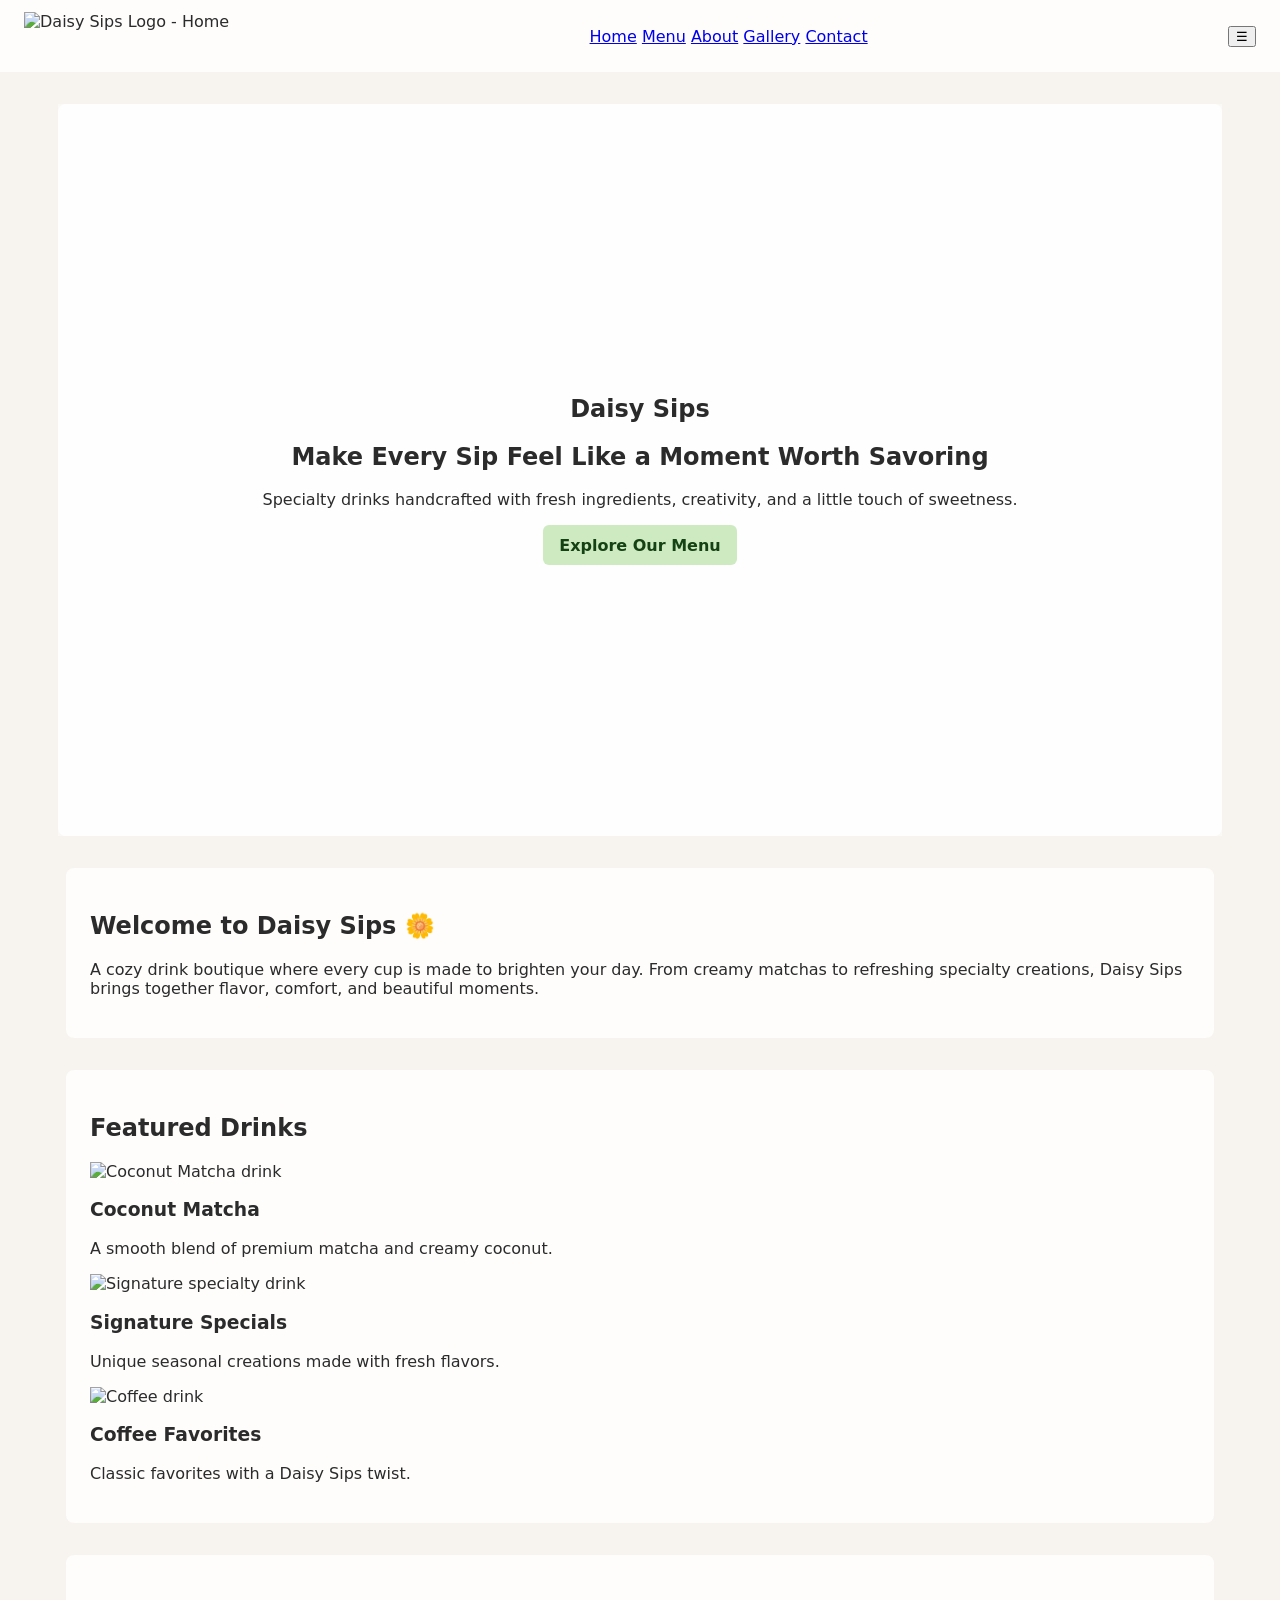
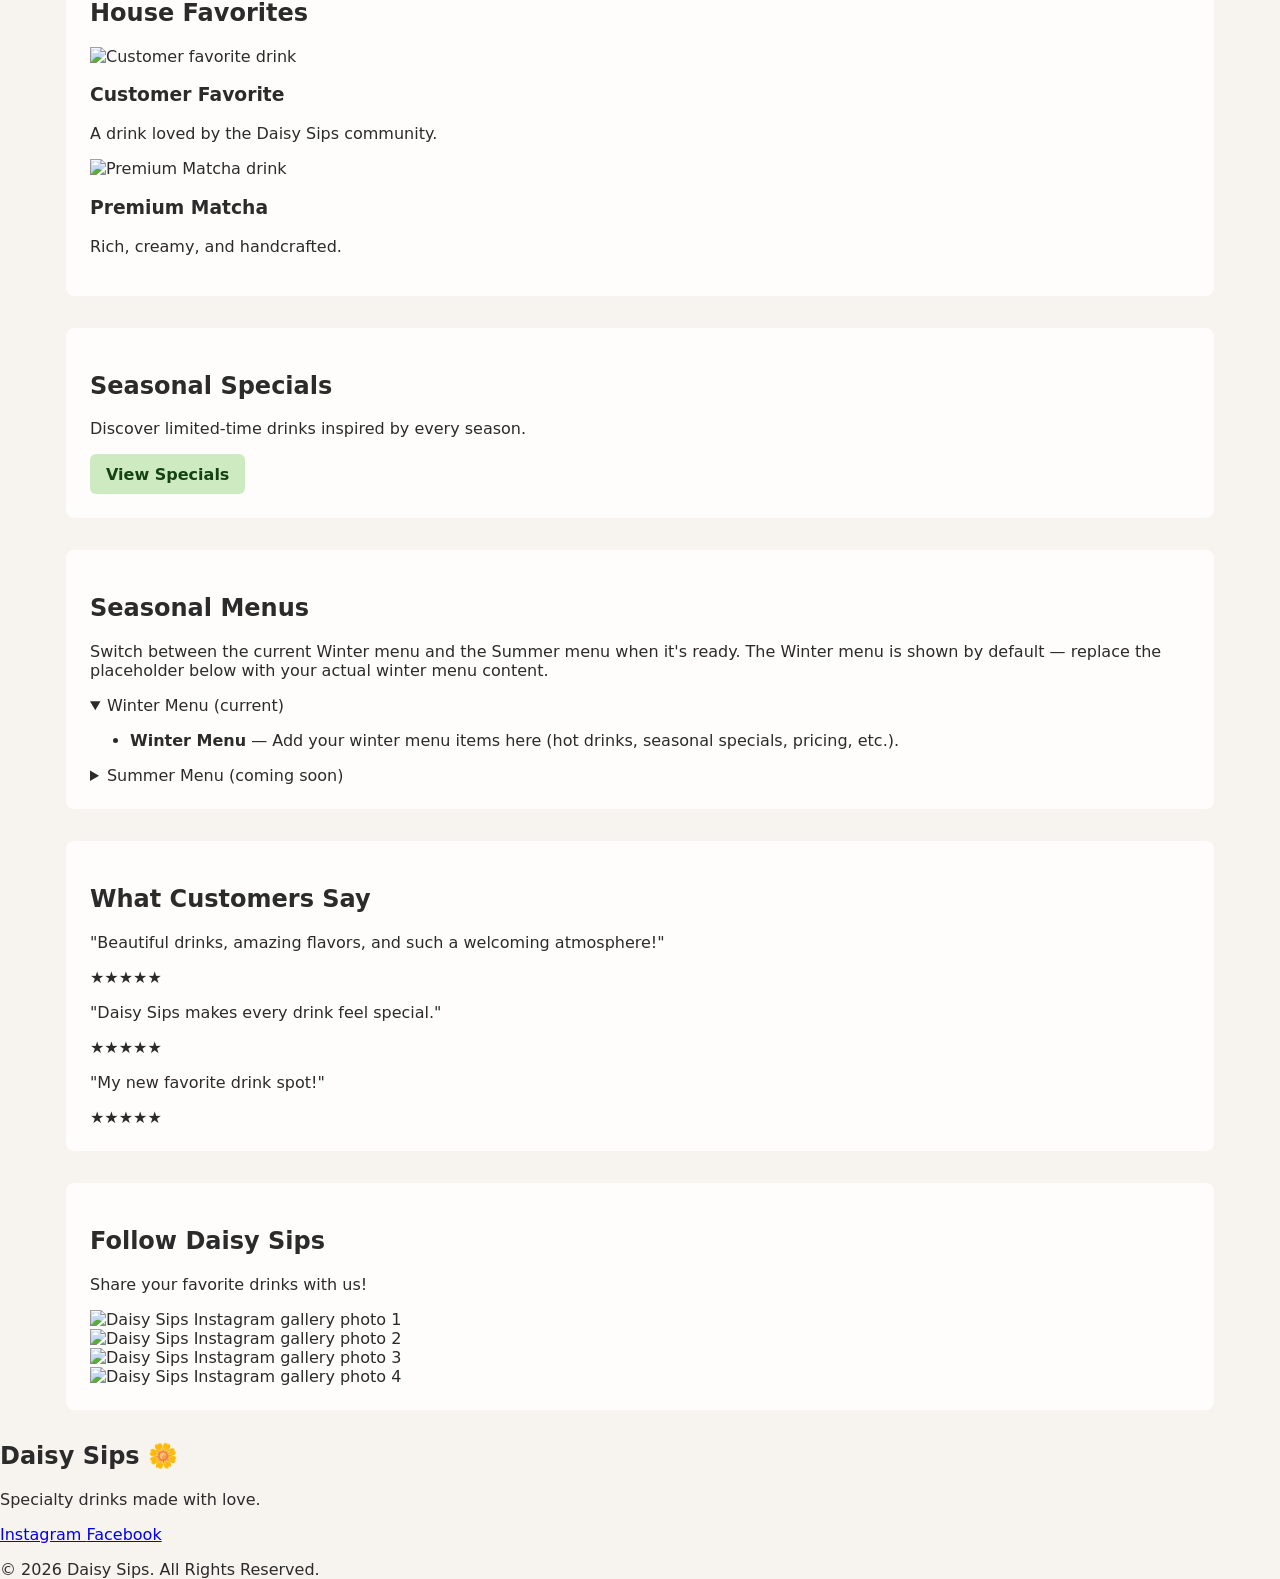
==== index.html @ 619b06e9 "Add seasonal menus section with Winter and placeholder for Summer" ====
<!DOCTYPE html>
<html lang="en">
<head>
    <meta charset="UTF-8">
    <meta name="viewport" content="width=device-width, initial-scale=1.0">
    <meta name="description" content="Daisy Sips - Specialty drinks crafted to make every sip feel like a moment worth savoring.">
    <title>Daisy Sips | Specialty Drinks</title>

    <link rel="stylesheet" href="css/style.css">
</head>

<body>

<!-- Navigation -->
<header class="navbar" role="banner">
    <div class="logo">
        <img src="images/logo.png" alt="Daisy Sips Logo - Home">
    </div>

    <nav aria-label="Main navigation">
        <a href="index.html" aria-current="page">Home</a>
        <a href="menu.html">Menu</a>
        <a href="about.html">About</a>
        <a href="gallery.html">Gallery</a>
        <a href="contact.html">Contact</a>
    </nav>

    <button class="menu-toggle" aria-label="Toggle navigation menu" aria-expanded="false" aria-controls="main-nav">
        ☰
    </button>
</header>


<!-- Hero Section -->
<section class="hero" aria-label="Welcome banner">

    <div class="hero-overlay" aria-hidden="true"></div>

    <div class="hero-content">

        <h1>
            Daisy Sips
        </h1>

        <h2>
            Make Every Sip Feel Like a Moment Worth Savoring
        </h2>

        <p>
            Specialty drinks handcrafted with fresh ingredients,
            creativity, and a little touch of sweetness.
        </p>

        <a href="menu.html" class="button">
            Explore Our Menu
        </a>

    </div>

</section>



<!-- Welcome Section -->
<section class="welcome" aria-label="Welcome to Daisy Sips">

    <h2>
        Welcome to Daisy Sips 🌼
    </h2>

    <p>
        A cozy drink boutique where every cup is made to brighten your day.
        From creamy matchas to refreshing specialty creations,
        Daisy Sips brings together flavor, comfort, and beautiful moments.
    </p>

</section>



<!-- Featured Drinks -->

<section class="featured" aria-label="Featured drinks">

<h2>
Featured Drinks
</h2>


<div class="drink-grid" role="list">


<article class="drink-card" role="listitem">

<img src="images/drinks/coconut-matcha.jpg" alt="Coconut Matcha drink">

<h3>
Coconut Matcha
</h3>

<p>
A smooth blend of premium matcha and creamy coconut.
</p>

</article>



<article class="drink-card" role="listitem">

<img src="images/drinks/specialty.jpg" alt="Signature specialty drink">

<h3>
Signature Specials
</h3>

<p>
Unique seasonal creations made with fresh flavors.
</p>

</article>



<article class="drink-card" role="listitem">

<img src="images/drinks/coffee.jpg" alt="Coffee drink">

<h3>
Coffee Favorites
</h3>

<p>
Classic favorites with a Daisy Sips twist.
</p>

</article>


</div>

</section>




<!-- House Favorites -->

<section class="favorites" aria-label="House favorites">

<h2>
House Favorites
</h2>


<div class="favorite-container" role="list">


<article class="favorite-card" role="listitem">

<img src="images/drinks/favorite.jpg" alt="Customer favorite drink">

<h3>
Customer Favorite
</h3>

<p>
A drink loved by the Daisy Sips community.
</p>

</article>



<article class="favorite-card" role="listitem">

<img src="images/drinks/matcha.jpg" alt="Premium Matcha drink">

<h3>
Premium Matcha
</h3>

<p>
Rich, creamy, and handcrafted.
</p>

</article>



</div>

</section>




<!-- Seasonal Specials -->

<section class="seasonal" aria-label="Seasonal specials">

<h2>
Seasonal Specials
</h2>


<p>
Discover limited-time drinks inspired by every season.
</p>


<a href="menu.html" class="button">
View Specials
</a>

</section>



<!-- Seasonal Menus -->
<section class="menus" aria-label="Seasonal menus">
  <h2>
    Seasonal Menus
  </h2>
  <p>
    Switch between the current Winter menu and the Summer menu when it's ready. The Winter menu is shown by default — replace the placeholder below with your actual winter menu content.
  </p>

  <div class="menu-list">
    <details open>
      <summary>Winter Menu (current)</summary>
      <div class="menu-items">
        <!-- Replace the content below with your Winter menu items. You can paste your winter menu HTML here or keep it as a list. -->
        <ul>
          <li><strong>Winter Menu</strong> — Add your winter menu items here (hot drinks, seasonal specials, pricing, etc.).</li>
        </ul>
      </div>
    </details>

    <details>
      <summary>Summer Menu (coming soon)</summary>
      <div class="menu-items">
        <p>Summer menu placeholder — add your summer items here when they're ready. This section is intentionally left empty so you can fill it in later.</p>
      </div>
    </details>
  </div>
</section>



<!-- Testimonials -->

<section class="reviews" aria-label="Customer testimonials">

<h2>
What Customers Say
</h2>


<div class="review-grid" role="list">


<article class="review" role="listitem">

<p>
"Beautiful drinks, amazing flavors, and such a welcoming atmosphere!"
</p>

<span aria-label="5 out of 5 stars">
★★★★★
</span>

</article>



<article class="review" role="listitem">

<p>
"Daisy Sips makes every drink feel special."
</p>

<span aria-label="5 out of 5 stars">
★★★★★
</span>

</article>



<article class="review" role="listitem">

<p>
"My new favorite drink spot!"
</p>

<span aria-label="5 out of 5 stars">
★★★★★
</span>

</article>


</div>


</section>




<!-- Instagram -->

<section class="instagram" aria-label="Daisy Sips gallery on Instagram">

<h2>
Follow Daisy Sips
</h2>

<p>
Share your favorite drinks with us!
</p>


<div class="instagram-grid" role="list">

<img src="images/gallery/photo1.jpg" alt="Daisy Sips Instagram gallery photo 1" role="listitem">

<img src="images/gallery/photo2.jpg" alt="Daisy Sips Instagram gallery photo 2" role="listitem">

<img src="images/gallery/photo3.jpg" alt="Daisy Sips Instagram gallery photo 3" role="listitem">

<img src="images/gallery/photo4.jpg" alt="Daisy Sips Instagram gallery photo 4" role="listitem">


</div>


</section>




<!-- Footer -->

<footer role="contentinfo">

<h2>
Daisy Sips 🌼
</h2>

<p>
Specialty drinks made with love.
</p>


<nav aria-label="Social media links">
    <div class="socials">

        <a href="#" aria-label="Visit Daisy Sips on Instagram">
            Instagram
        </a>

        <a href="#" aria-label="Visit Daisy Sips on Facebook">
            Facebook
        </a>

    </div>
</nav>

<p>
© 2026 Daisy Sips. All Rights Reserved.
</p>


</footer>




<script src="js/script.js"></script>

</body>
</html>
---- css/style.css ----
/* Full-screen background image for Daisy Sips (Option C)
   Place your image at: images/background.jpg
   If you want me to add the image file as well, tell me and I'll commit it.
*/

html, body {
  height: 100%;
  margin: 0;
}

body {
  /* Uses a local repo image at images/background.jpg */
  background-image: url('../images/background.jpg');
  background-size: cover;
  background-position: center;
  background-repeat: no-repeat;
  background-attachment: fixed;

  /* Fallback color while image loads */
  background-color: #f7f3ee;

  color: #2b2b2b; /* dark text for contrast on your light background */
  font-family: system-ui, -apple-system, "Segoe UI", Roboto, "Helvetica Neue", Arial;
}

/* Ensure the hero section content sits above the background and remains readable */
.hero {
  position: relative;
  z-index: 1;
  padding: 6rem 2rem;
  min-height: 60vh;
  display: flex;
  align-items: center;
  justify-content: center;
}

/* Optional subtle overlay inside hero to improve text contrast */
.hero::before {
  content: "";
  position: absolute;
  inset: 0;
  background: rgba(255,255,255,0.45); /* lightened overlay to match the pastel image */
  pointer-events: none;
  z-index: 0;
}

.hero .hero-content {
  position: relative;
  z-index: 2;
  text-align: center;
}

/* Make sure header/navigation stands out */
header.navbar {
  position: relative;
  z-index: 3;
  background: rgba(255,255,255,0.8);
  backdrop-filter: blur(4px);
  display: flex;
  align-items: center;
  justify-content: space-between;
  padding: 0.75rem 1.5rem;
}

header.navbar .logo img {
  height: 48px;
}

/* Buttons and links */
.button {
  display: inline-block;
  padding: 0.65rem 1rem;
  background: #cdeac0; /* soft green */
  color: #154214;
  border-radius: 6px;
  text-decoration: none;
  font-weight: 600;
}

/* Improve readability in content sections */
section {
  background: rgba(255,255,255,0.85);
  margin: 2rem auto;
  max-width: 1100px;
  padding: 1.5rem;
  border-radius: 8px;
}

/* Make images in grids responsive */
img {
  max-width: 100%;
  height: auto;
  display: block;
}
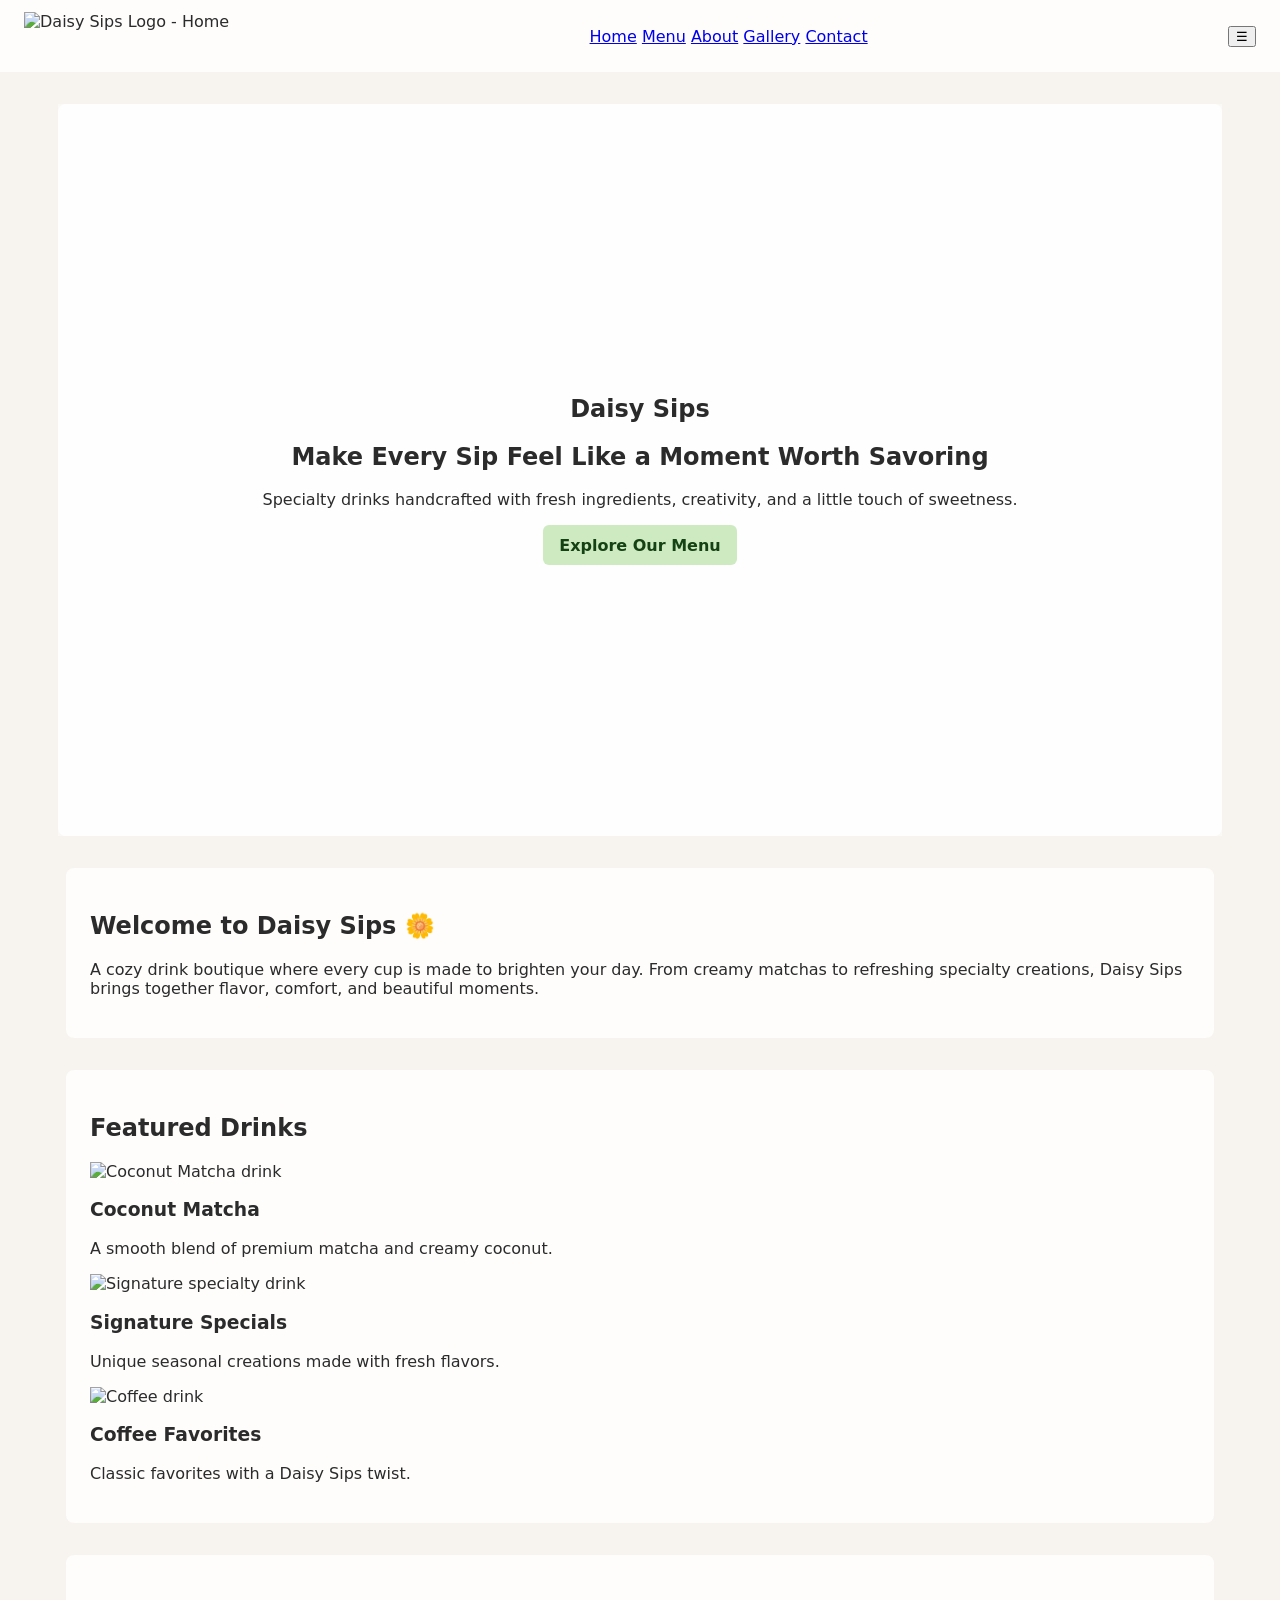
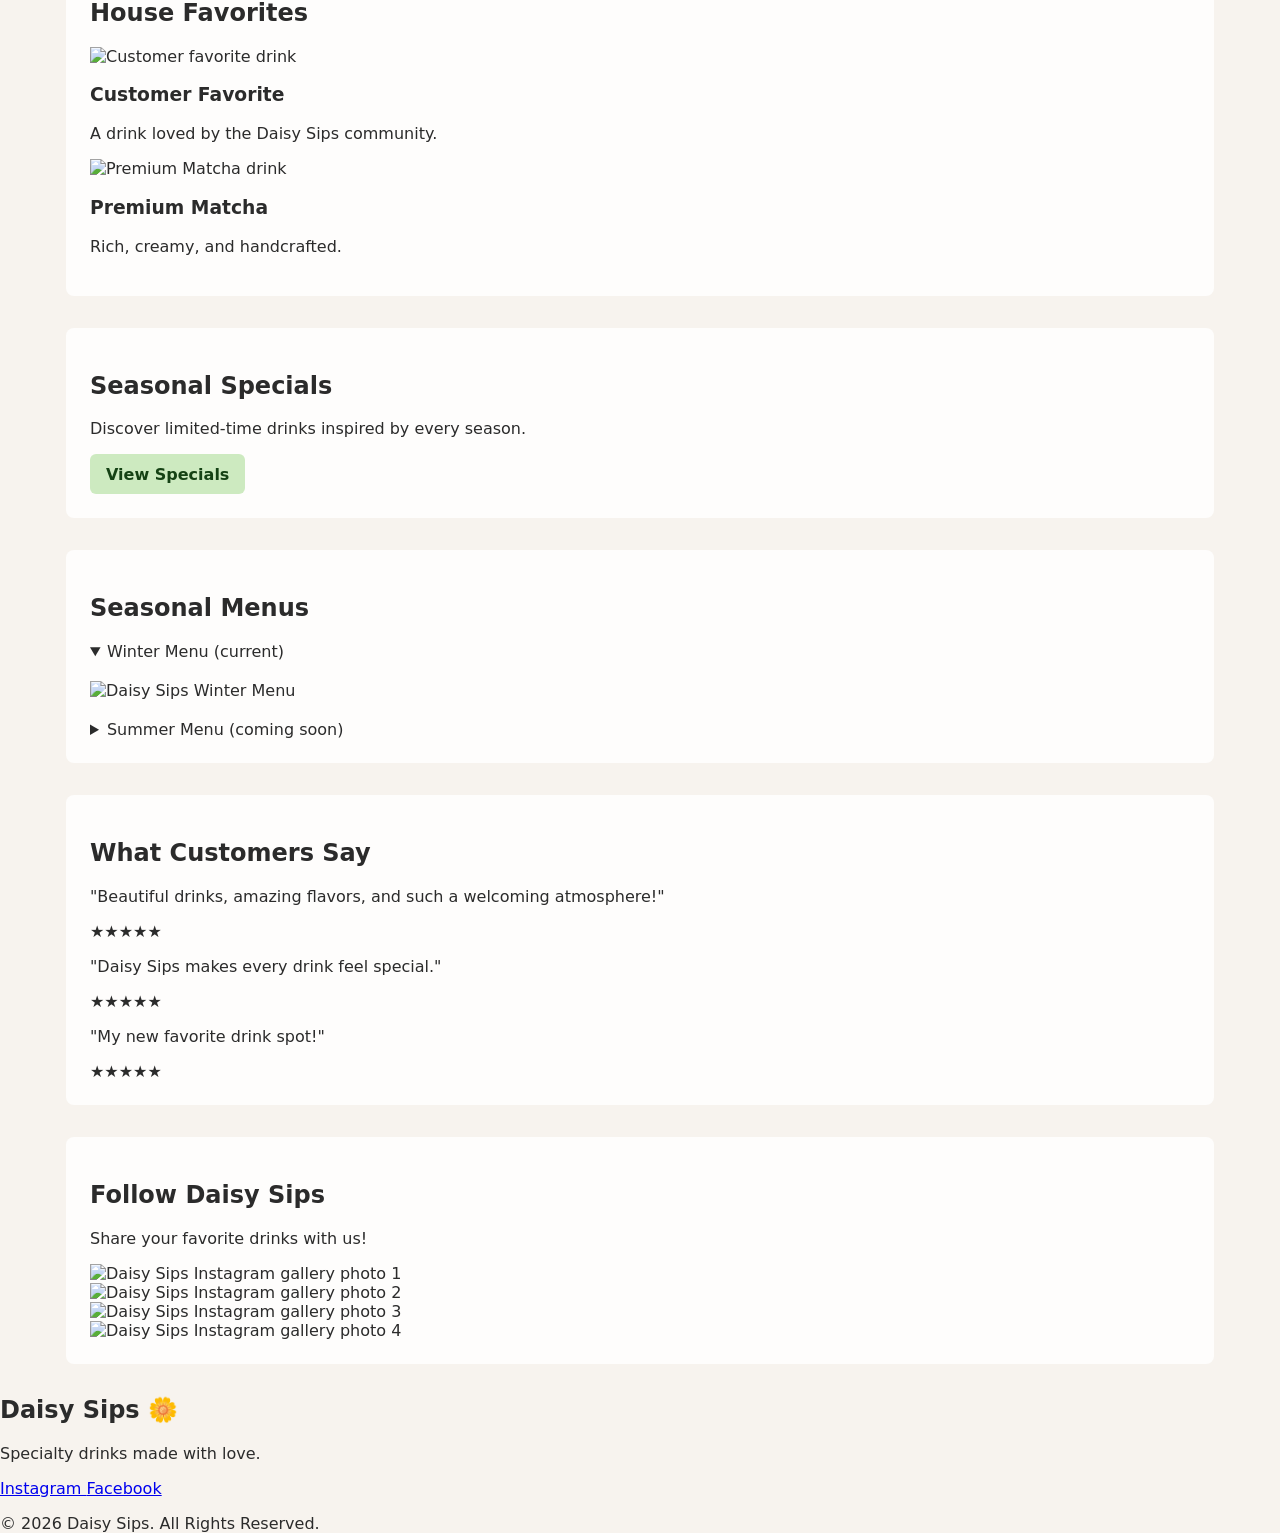
==== commit b04d841a: "Add winter menu image and summer menu placeholder to seasonal menus section" ====
--- a/index.html
+++ b/index.html
@@ -222,25 +222,20 @@
   <h2>
     Seasonal Menus
   </h2>
-  <p>
-    Switch between the current Winter menu and the Summer menu when it's ready. The Winter menu is shown by default — replace the placeholder below with your actual winter menu content.
-  </p>
 
   <div class="menu-list">
     <details open>
       <summary>Winter Menu (current)</summary>
       <div class="menu-items">
-        <!-- Replace the content below with your Winter menu items. You can paste your winter menu HTML here or keep it as a list. -->
-        <ul>
-          <li><strong>Winter Menu</strong> — Add your winter menu items here (hot drinks, seasonal specials, pricing, etc.).</li>
-        </ul>
+        <img src="images/menus/winter-menu.jpg" alt="Daisy Sips Winter Menu" style="max-width: 100%; height: auto; margin: 20px 0;">
       </div>
     </details>
 
     <details>
       <summary>Summer Menu (coming soon)</summary>
       <div class="menu-items">
-        <p>Summer menu placeholder — add your summer items here when they're ready. This section is intentionally left empty so you can fill it in later.</p>
+        <p>Summer menu placeholder — add your summer menu image here when it's ready. Replace the placeholder below with your summer menu image.</p>
+        <img src="images/menus/summer-menu.jpg" alt="Daisy Sips Summer Menu (coming soon)" style="max-width: 100%; height: auto; margin: 20px 0; opacity: 0.5;">
       </div>
     </details>
   </div>
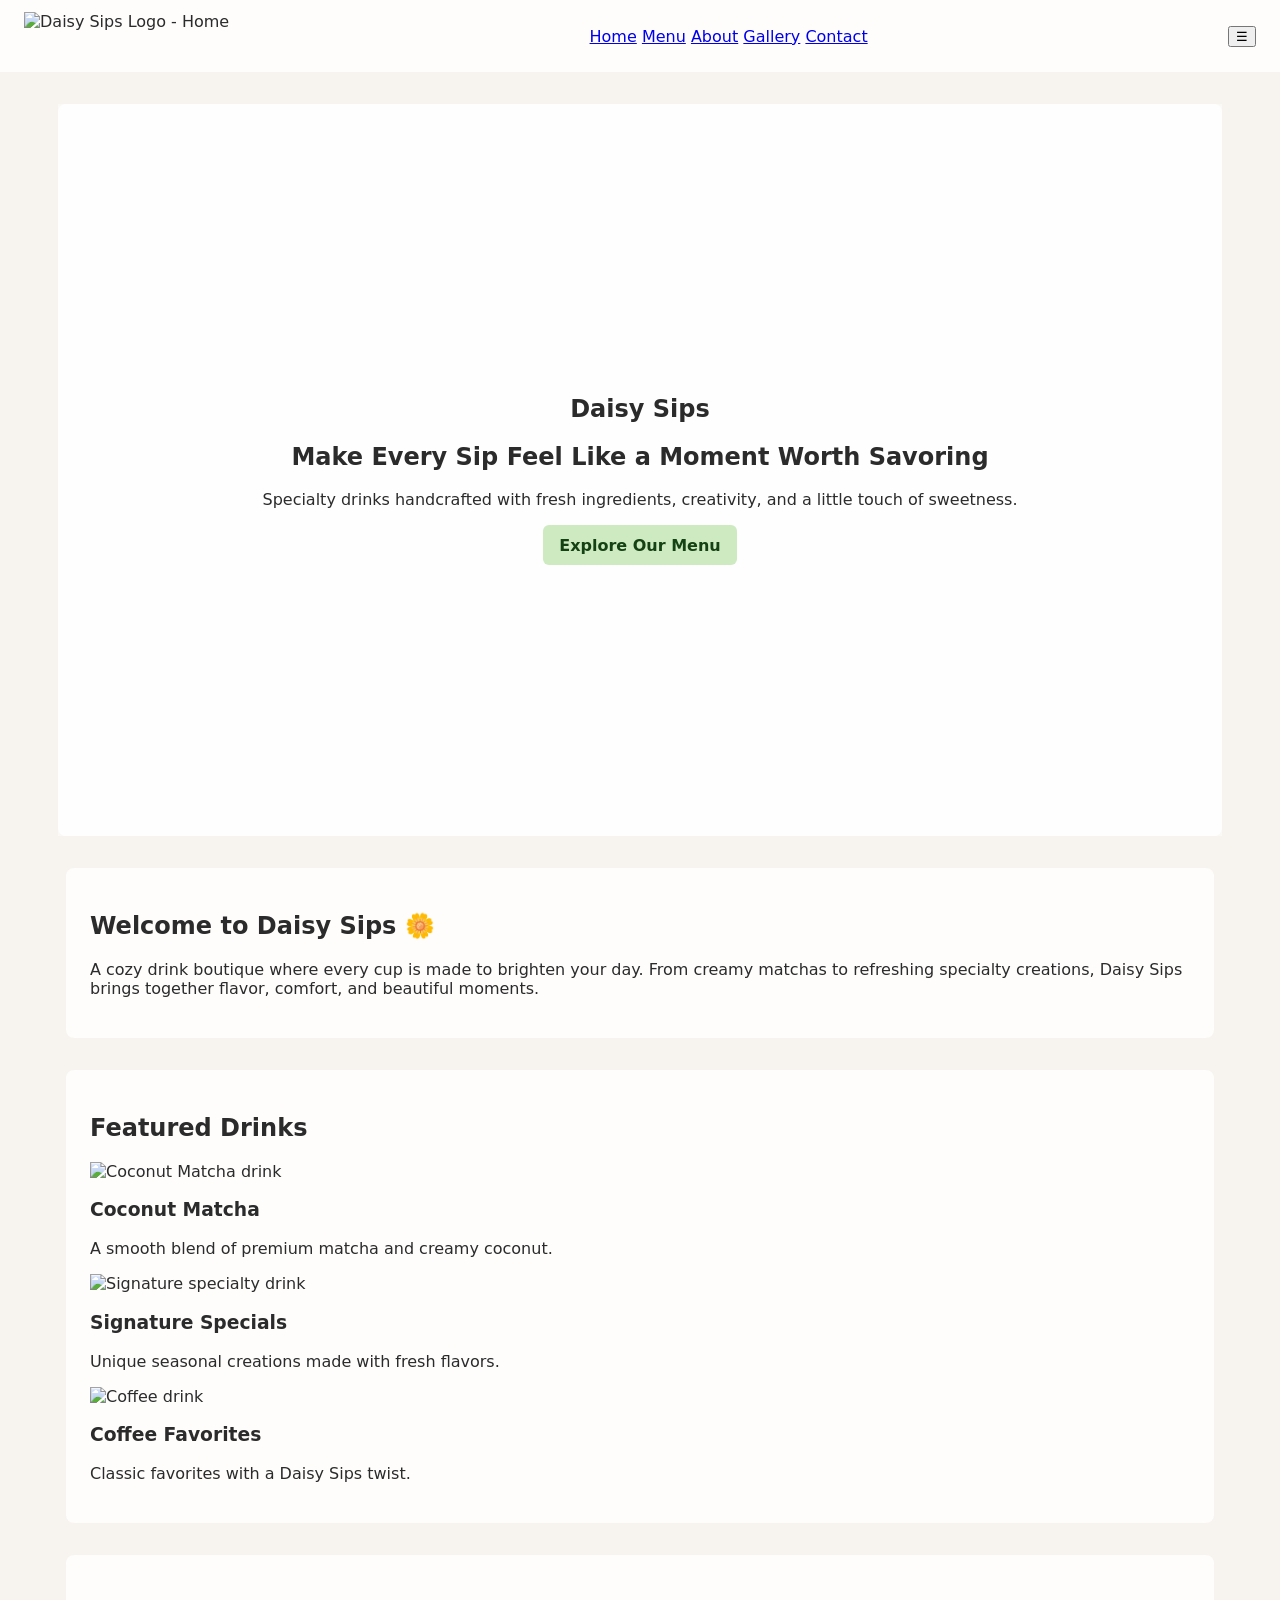
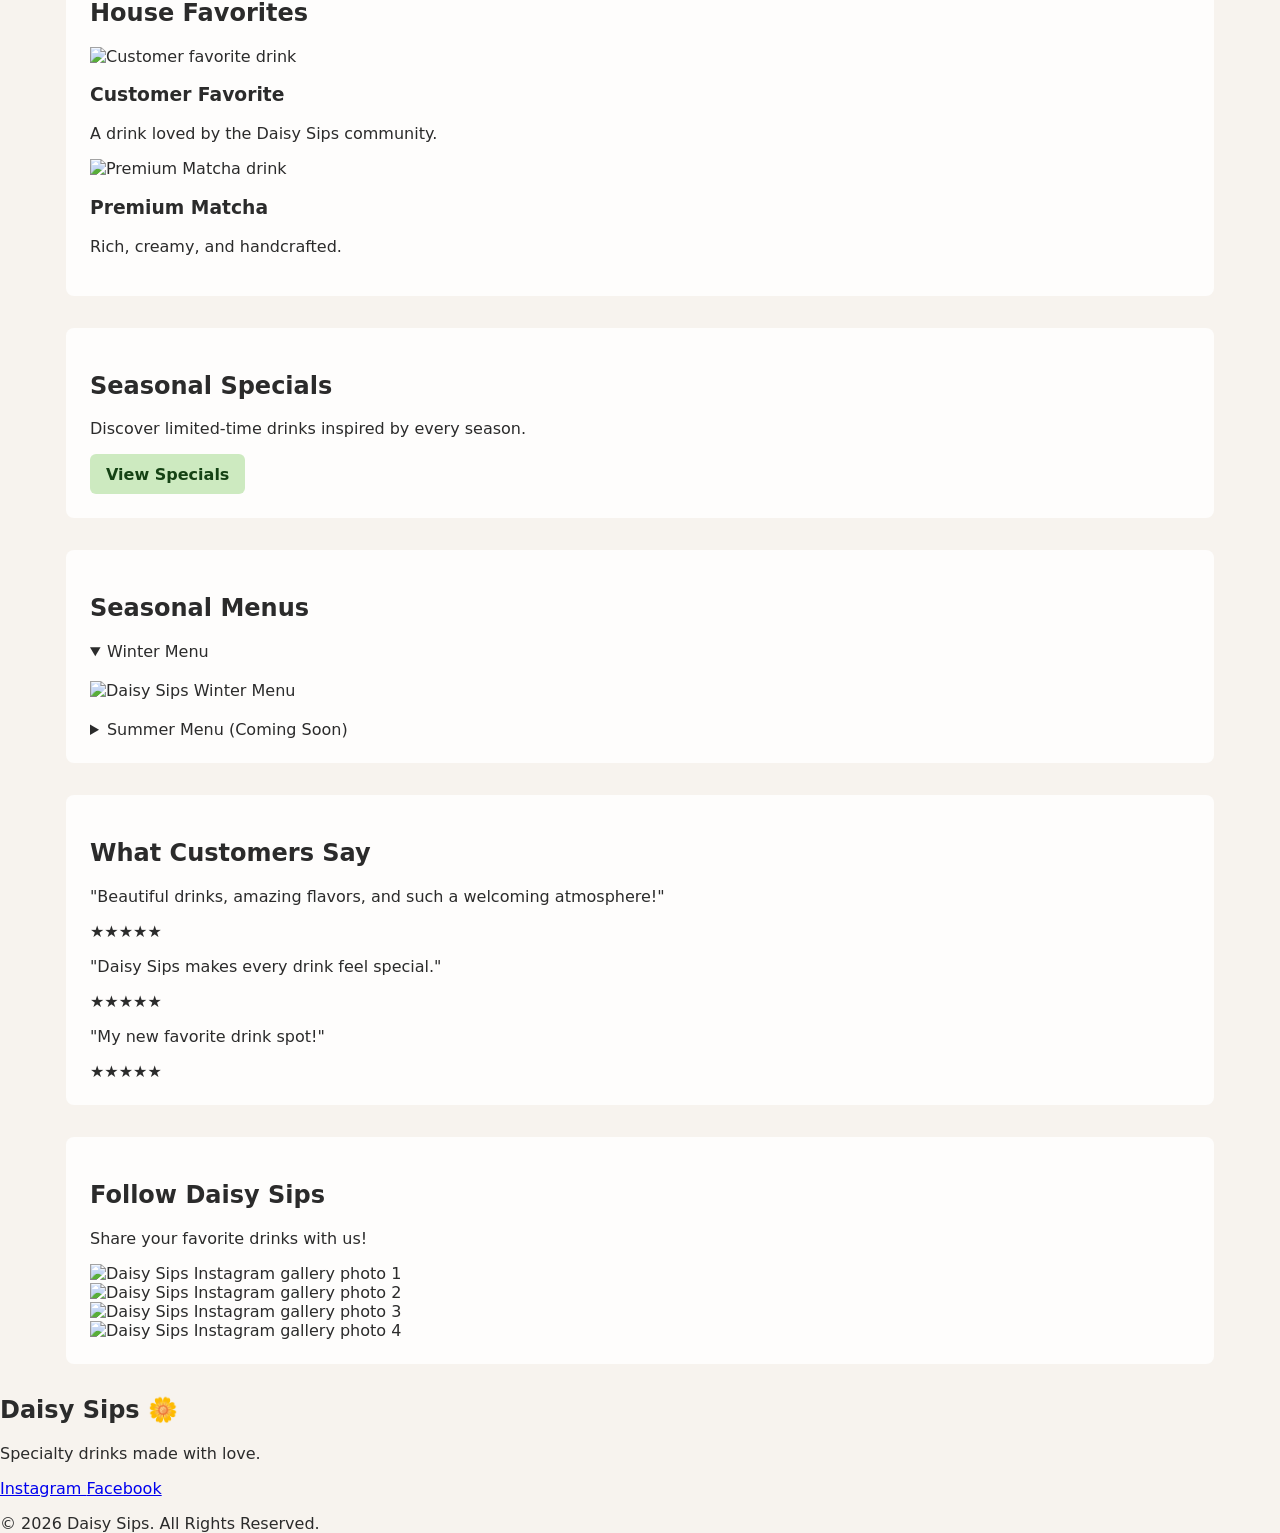
==== commit 8bdfb7f6: "Update seasonal menus section with winter menu and summer placeholder" ====
--- a/index.html
+++ b/index.html
@@ -225,17 +225,19 @@
 
   <div class="menu-list">
     <details open>
-      <summary>Winter Menu (current)</summary>
+      <summary>Winter Menu</summary>
       <div class="menu-items">
         <img src="images/menus/winter-menu.jpg" alt="Daisy Sips Winter Menu" style="max-width: 100%; height: auto; margin: 20px 0;">
       </div>
     </details>
 
     <details>
-      <summary>Summer Menu (coming soon)</summary>
+      <summary>Summer Menu (Coming Soon)</summary>
       <div class="menu-items">
-        <p>Summer menu placeholder — add your summer menu image here when it's ready. Replace the placeholder below with your summer menu image.</p>
-        <img src="images/menus/summer-menu.jpg" alt="Daisy Sips Summer Menu (coming soon)" style="max-width: 100%; height: auto; margin: 20px 0; opacity: 0.5;">
+        <p>Summer menu coming soon! Check back for our delicious summer drink specials.</p>
+        <div class="placeholder-menu" style="max-width: 100%; height: 400px; background: linear-gradient(135deg, #FFD4E5 0%, #FFF4E6 100%); border: 2px dashed #E74C9F; border-radius: 8px; display: flex; align-items: center; justify-content: center; color: #666; font-style: italic; margin: 20px 0;">
+          Summer Menu Image - To be added
+        </div>
       </div>
     </details>
   </div>
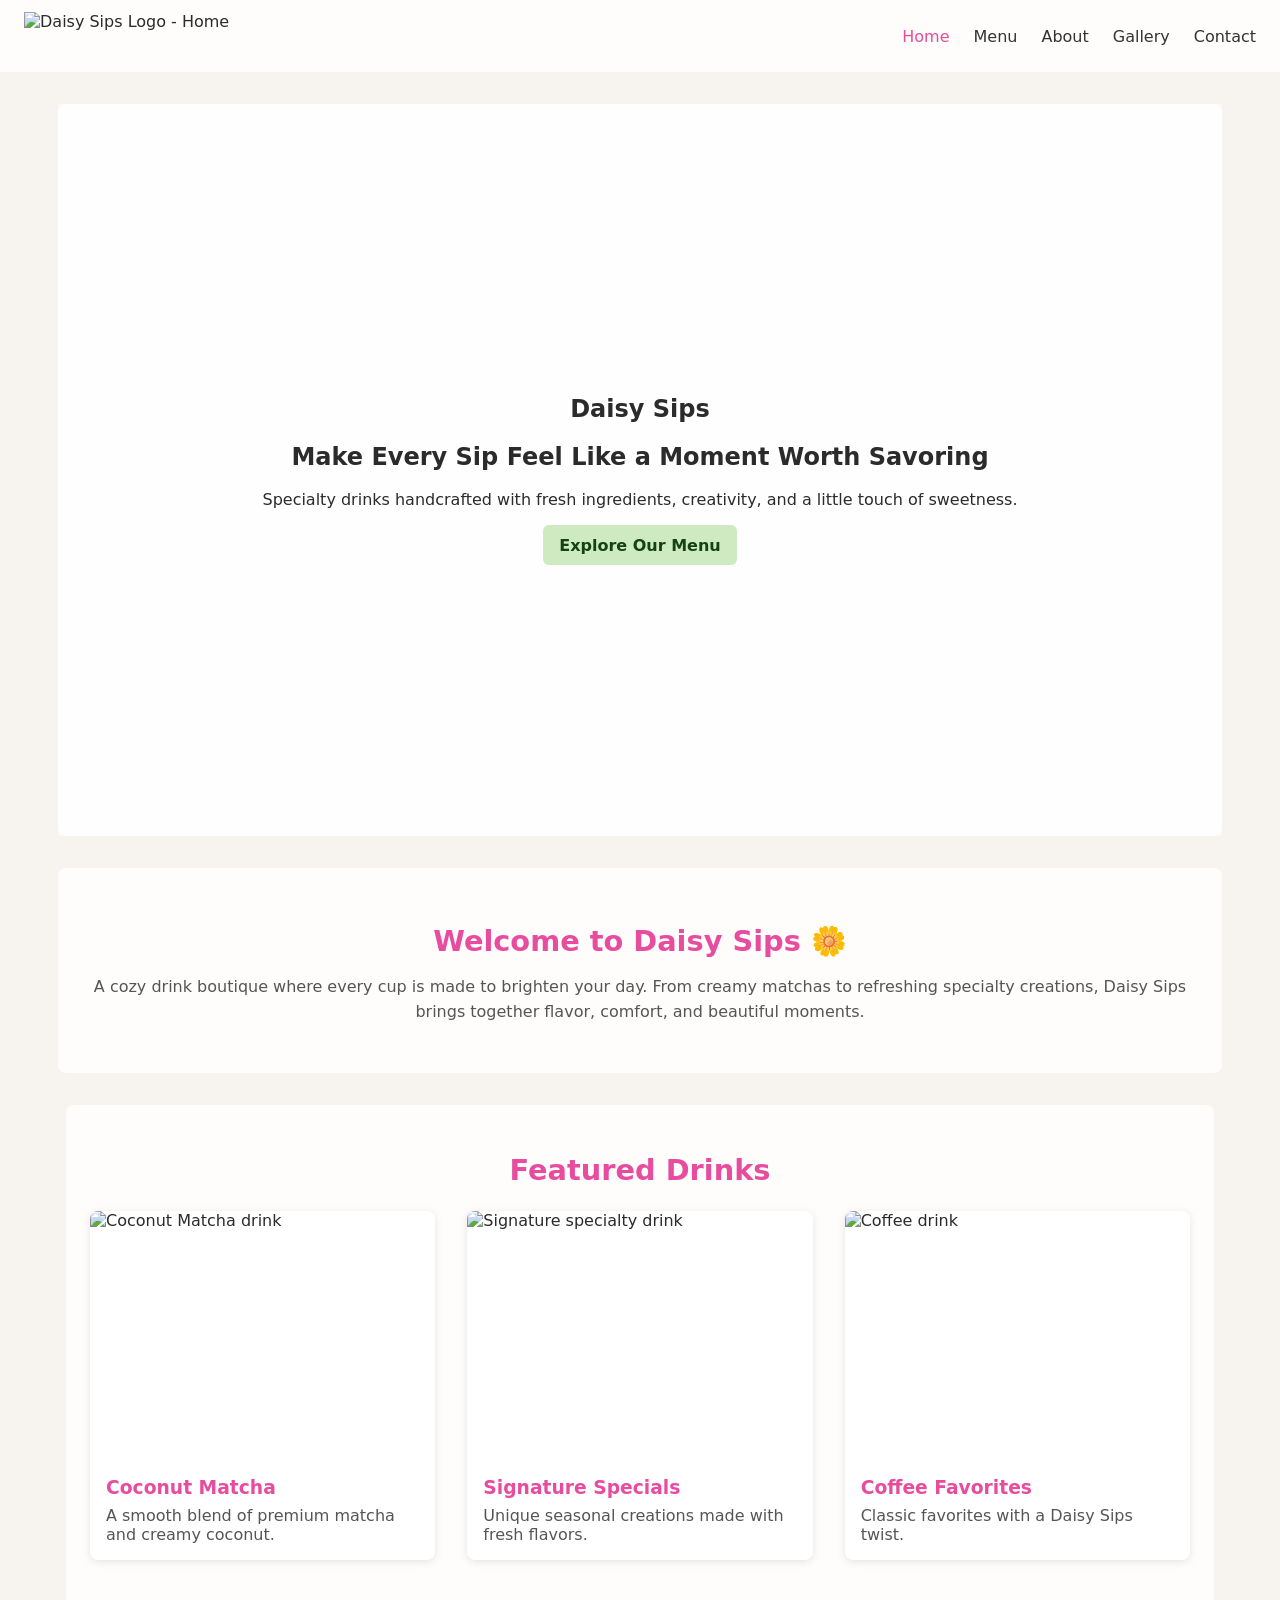
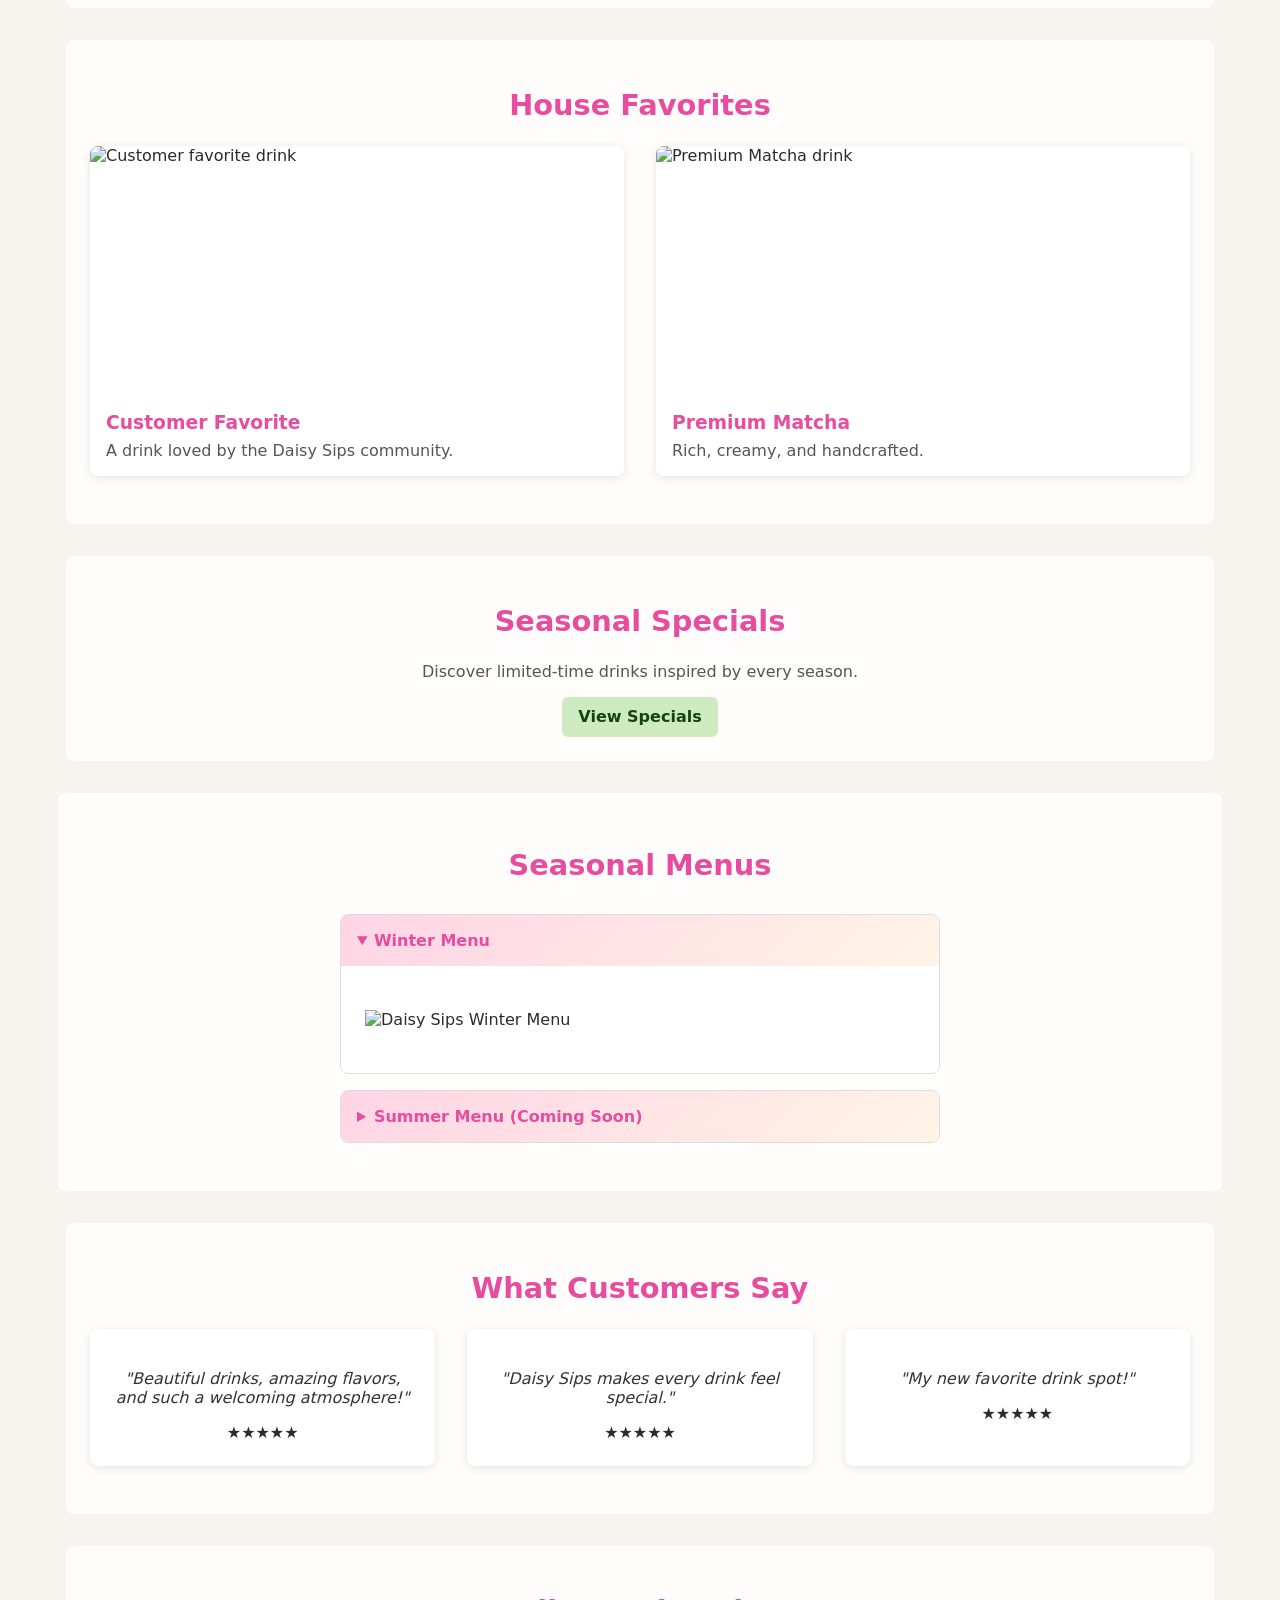
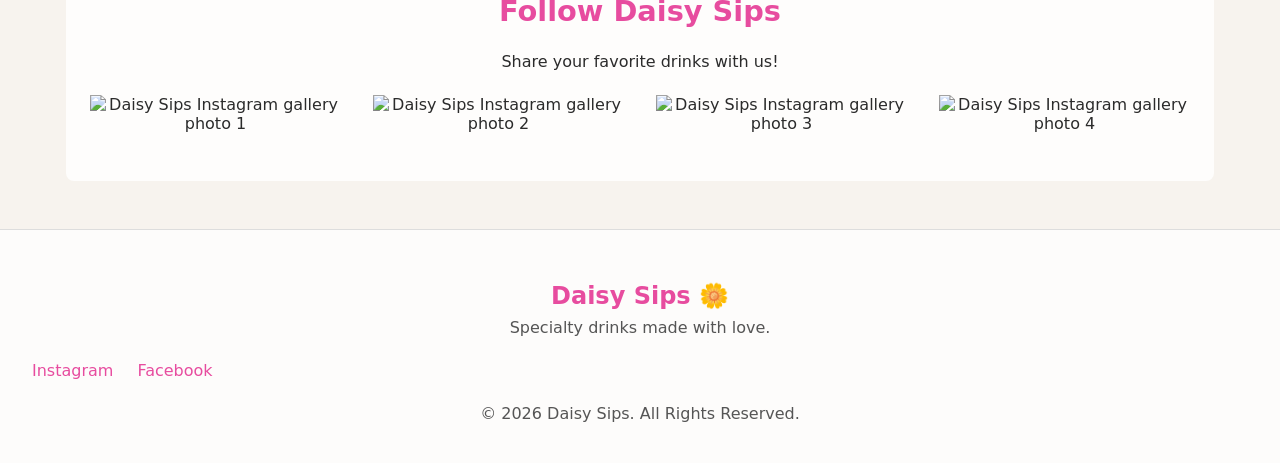
==== commit 76807898: "Fix truncated CSS in Summer Menu section and update menu image reference" ====
--- a/index.html
+++ b/index.html
@@ -227,7 +227,7 @@
     <details open>
       <summary>Winter Menu</summary>
       <div class="menu-items">
-        <img src="images/menus/winter-menu.jpg" alt="Daisy Sips Winter Menu" style="max-width: 100%; height: auto; margin: 20px 0;">
+        <img src="images/menus/daisy-sips-menu.jpg" alt="Daisy Sips Winter Menu" style="max-width: 100%; height: auto; margin: 20px 0;">
       </div>
     </details>
 
@@ -235,7 +235,7 @@
       <summary>Summer Menu (Coming Soon)</summary>
       <div class="menu-items">
         <p>Summer menu coming soon! Check back for our delicious summer drink specials.</p>
-        <div class="placeholder-menu" style="max-width: 100%; height: 400px; background: linear-gradient(135deg, #FFD4E5 0%, #FFF4E6 100%); border: 2px dashed #E74C9F; border-radius: 8px; display: flex; align-items: center; justify-content: center; color: #666; font-style: italic; margin: 20px 0;">
+        <div class="placeholder-menu" style="max-width: 100%; height: 400px; background: linear-gradient(135deg, #FFD4E5 0%, #FFF4E6 100%); border: 2px dashed #E74C9F; border-radius: 8px; display: flex; align-items: center; justify-content: center;">
           Summer Menu Image - To be added
         </div>
       </div>
--- a/css/style.css
+++ b/css/style.css
@@ -92,3 +92,319 @@
   height: auto;
   display: block;
 }
+
+/* Menu Content Styles */
+.menu-content {
+  background: rgba(255,255,255,0.9);
+  padding: 2rem;
+}
+
+.menu-section {
+  margin-bottom: 3rem;
+}
+
+.menu-section h2 {
+  font-size: 1.8rem;
+  color: #E74C9F;
+  margin-bottom: 1.5rem;
+  text-align: center;
+}
+
+.menu-items-grid {
+  display: grid;
+  grid-template-columns: repeat(auto-fit, minmax(280px, 1fr));
+  gap: 2rem;
+  margin-bottom: 2rem;
+}
+
+.menu-item {
+  background: #fff;
+  padding: 1.5rem;
+  border-radius: 8px;
+  border-left: 4px solid #E74C9F;
+  box-shadow: 0 2px 8px rgba(0,0,0,0.1);
+}
+
+.menu-item h3 {
+  color: #E74C9F;
+  margin: 0 0 0.5rem 0;
+  font-size: 1.1rem;
+}
+
+.menu-item p {
+  color: #555;
+  margin: 0;
+  font-size: 0.95rem;
+  line-height: 1.5;
+}
+
+.menu-image-section {
+  text-align: center;
+  padding: 2rem;
+}
+
+.menu-image-section h2 {
+  color: #E74C9F;
+  margin-bottom: 1rem;
+}
+
+/* Featured/Drink Grid */
+.drink-grid,
+.favorite-container,
+.review-grid,
+.instagram-grid {
+  display: grid;
+  grid-template-columns: repeat(auto-fit, minmax(250px, 1fr));
+  gap: 2rem;
+  list-style: none;
+  padding: 0;
+  margin: 1.5rem 0;
+}
+
+.drink-card,
+.favorite-card,
+.review {
+  background: #fff;
+  border-radius: 8px;
+  overflow: hidden;
+  box-shadow: 0 2px 8px rgba(0,0,0,0.1);
+  transition: transform 0.2s;
+}
+
+.drink-card:hover,
+.favorite-card:hover {
+  transform: translateY(-5px);
+}
+
+.drink-card img,
+.favorite-card img {
+  width: 100%;
+  height: 250px;
+  object-fit: cover;
+}
+
+.drink-card h3,
+.favorite-card h3 {
+  padding: 1rem 1rem 0.5rem;
+  margin: 0;
+  color: #E74C9F;
+}
+
+.drink-card p,
+.favorite-card p {
+  padding: 0 1rem 1rem;
+  margin: 0;
+  color: #555;
+}
+
+.review {
+  padding: 1.5rem;
+  text-align: center;
+}
+
+.review p {
+  font-size: 1rem;
+  font-style: italic;
+  color: #333;
+  margin-bottom: 1rem;
+}
+
+/* Welcome section */
+.welcome {
+  text-align: center;
+  padding: 2rem;
+}
+
+.welcome h2 {
+  color: #E74C9F;
+  font-size: 1.8rem;
+  margin-bottom: 1rem;
+}
+
+.welcome p {
+  color: #555;
+  line-height: 1.6;
+}
+
+/* Featured section */
+.featured h2,
+.favorites h2,
+.seasonal h2,
+.reviews h2,
+.instagram h2 {
+  color: #E74C9F;
+  text-align: center;
+  margin-bottom: 1.5rem;
+  font-size: 1.8rem;
+}
+
+.seasonal,
+.instagram {
+  text-align: center;
+}
+
+.seasonal p {
+  color: #555;
+  margin-bottom: 1rem;
+}
+
+/* Menus section */
+.menus {
+  padding: 2rem;
+}
+
+.menus h2 {
+  color: #E74C9F;
+  text-align: center;
+  font-size: 1.8rem;
+  margin-bottom: 2rem;
+}
+
+.menu-list {
+  max-width: 600px;
+  margin: 0 auto;
+}
+
+.menu-list details {
+  margin-bottom: 1rem;
+  border: 1px solid #ddd;
+  border-radius: 8px;
+  overflow: hidden;
+}
+
+.menu-list summary {
+  padding: 1rem;
+  background: linear-gradient(135deg, #FFD4E5 0%, #FFF4E6 100%);
+  cursor: pointer;
+  font-weight: 600;
+  color: #E74C9F;
+}
+
+.menu-list summary:hover {
+  background: linear-gradient(135deg, #FFE0EC 0%, #FFF9F0 100%);
+}
+
+.menu-items {
+  padding: 1.5rem;
+  background: #fff;
+}
+
+.placeholder-menu {
+  display: flex;
+  align-items: center;
+  justify-content: center;
+  color: #999;
+  font-style: italic;
+}
+
+/* Responsive Navigation */
+nav {
+  display: flex;
+  gap: 1.5rem;
+}
+
+nav a {
+  text-decoration: none;
+  color: #333;
+  font-weight: 500;
+  transition: color 0.2s;
+}
+
+nav a:hover,
+nav a[aria-current="page"] {
+  color: #E74C9F;
+}
+
+.menu-toggle {
+  display: none;
+  background: none;
+  border: none;
+  font-size: 1.5rem;
+  cursor: pointer;
+  color: #333;
+}
+
+/* Footer */
+footer {
+  background: rgba(255,255,255,0.8);
+  padding: 2rem;
+  text-align: center;
+  margin-top: 3rem;
+  border-top: 1px solid #ddd;
+}
+
+footer h2 {
+  color: #E74C9F;
+  margin-bottom: 0.5rem;
+}
+
+footer p {
+  color: #555;
+  margin: 0.5rem 0;
+}
+
+.socials {
+  display: flex;
+  gap: 1.5rem;
+  justify-content: center;
+  margin: 1rem 0;
+}
+
+.socials a {
+  color: #E74C9F;
+  text-decoration: none;
+  font-weight: 500;
+  transition: color 0.2s;
+}
+
+.socials a:hover {
+  color: #d63a8a;
+}
+
+/* Mobile responsive */
+@media (max-width: 768px) {
+  .menu-toggle {
+    display: block;
+  }
+
+  nav {
+    display: none;
+    flex-direction: column;
+    position: absolute;
+    top: 60px;
+    left: 0;
+    right: 0;
+    background: rgba(255,255,255,0.95);
+    padding: 1rem;
+    gap: 0.5rem;
+  }
+
+  nav.active {
+    display: flex;
+  }
+
+  header.navbar {
+    flex-wrap: wrap;
+  }
+
+  .hero {
+    padding: 3rem 1rem;
+    min-height: 40vh;
+  }
+
+  section {
+    margin: 1rem;
+    padding: 1rem;
+  }
+
+  .drink-grid,
+  .favorite-container,
+  .review-grid,
+  .instagram-grid {
+    grid-template-columns: 1fr;
+  }
+
+  .menu-items-grid {
+    grid-template-columns: 1fr;
+  }
+}
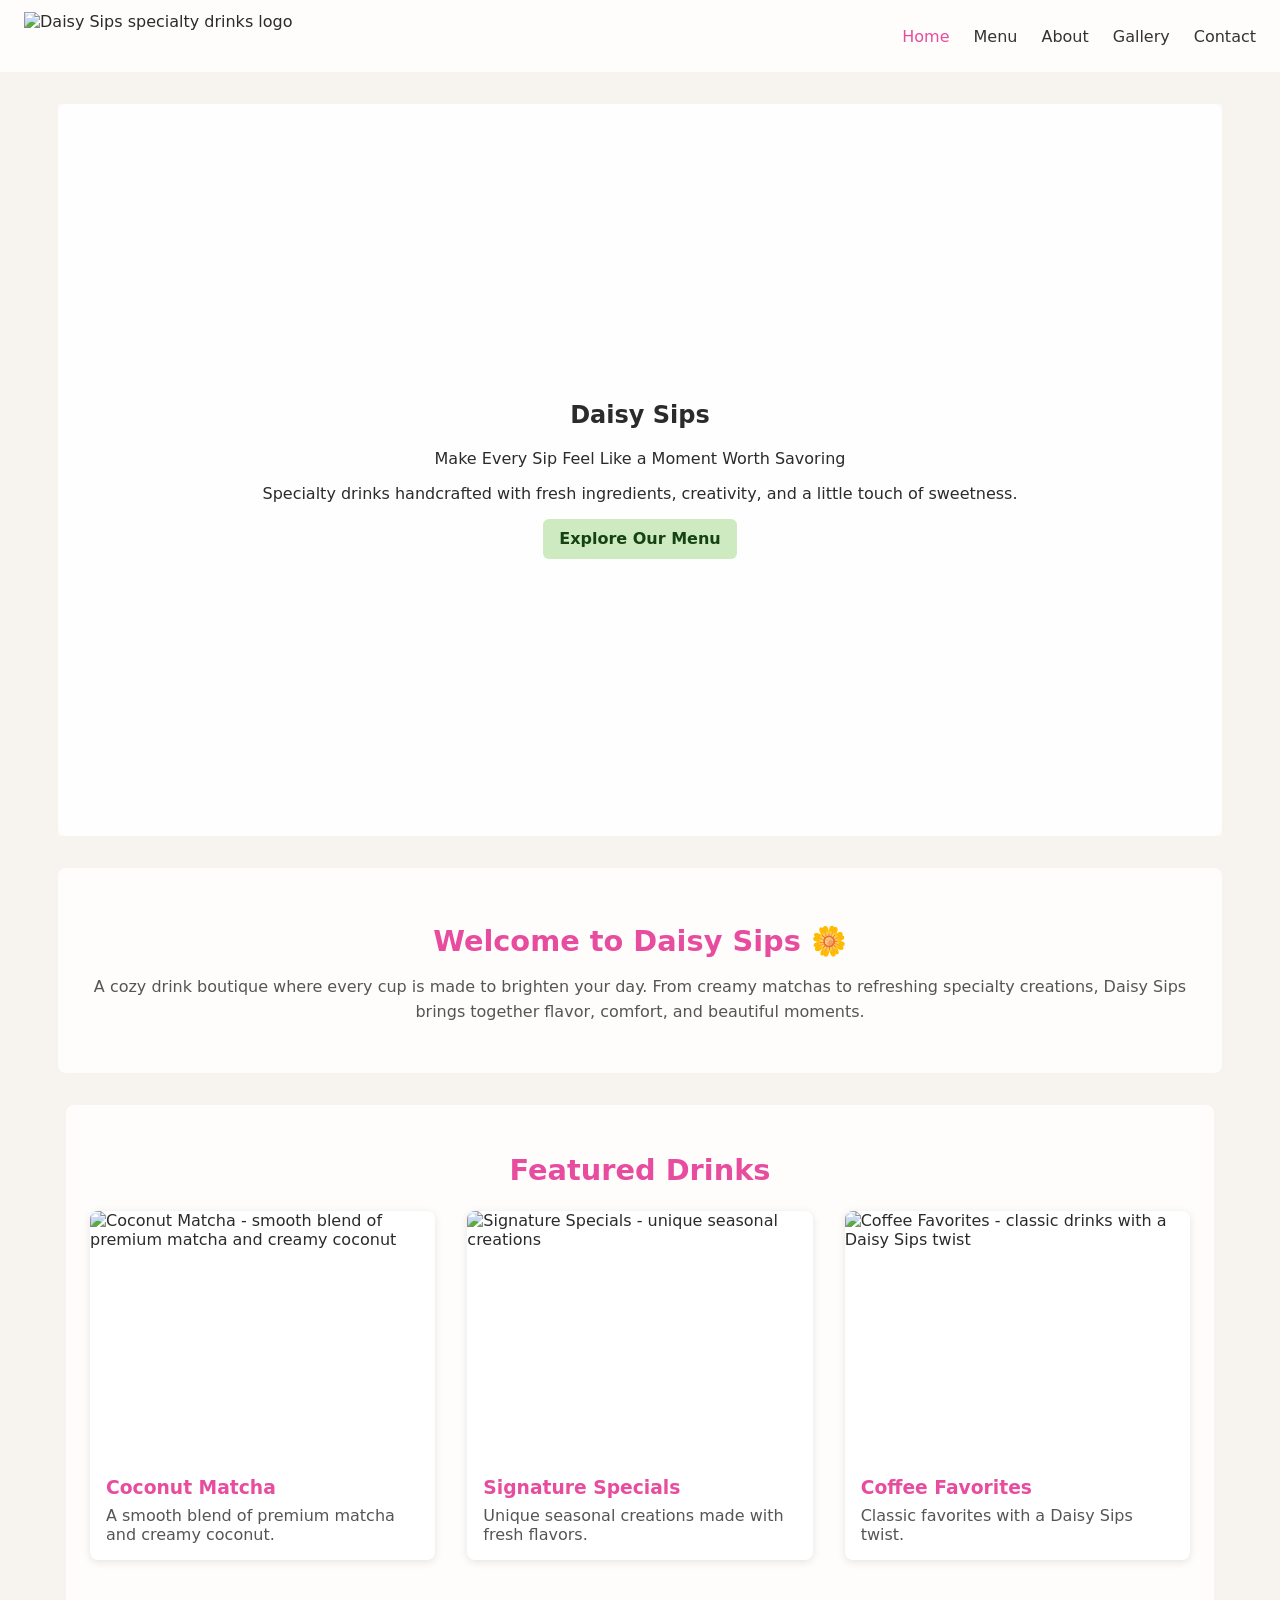
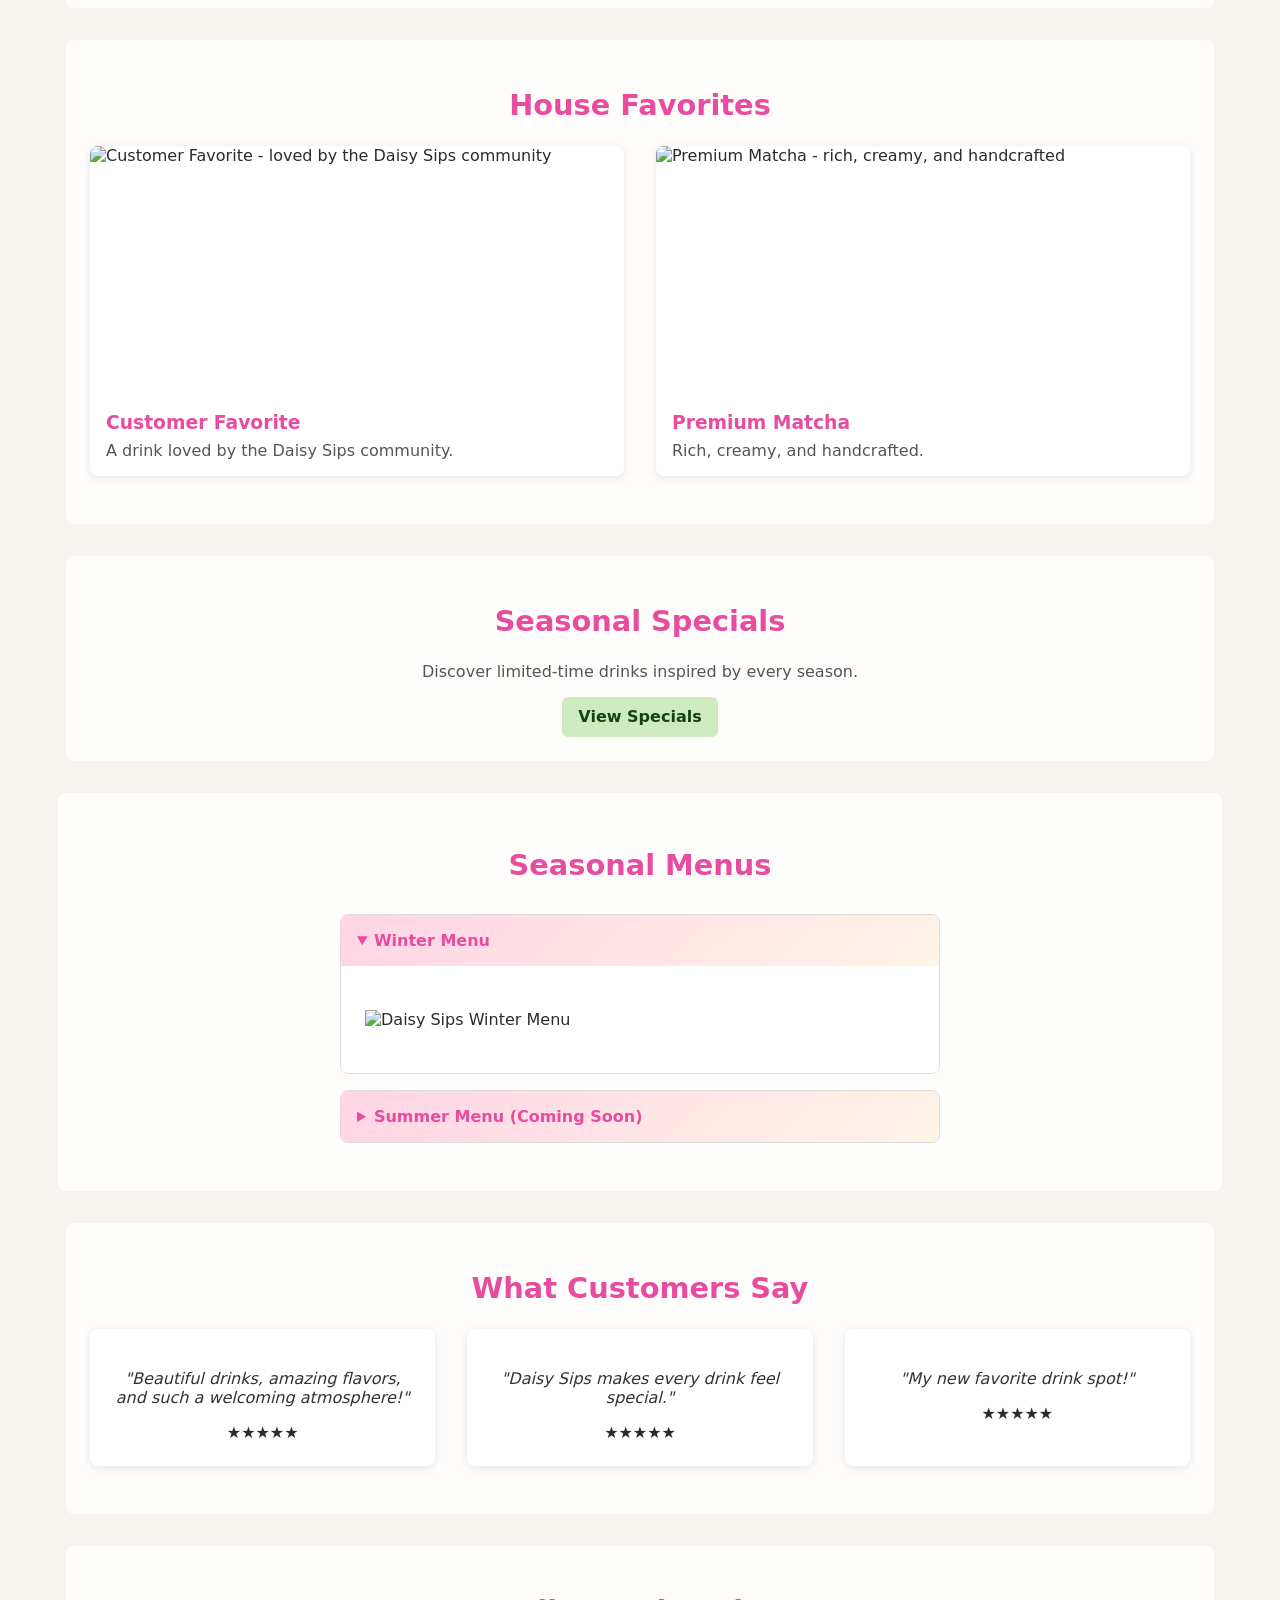
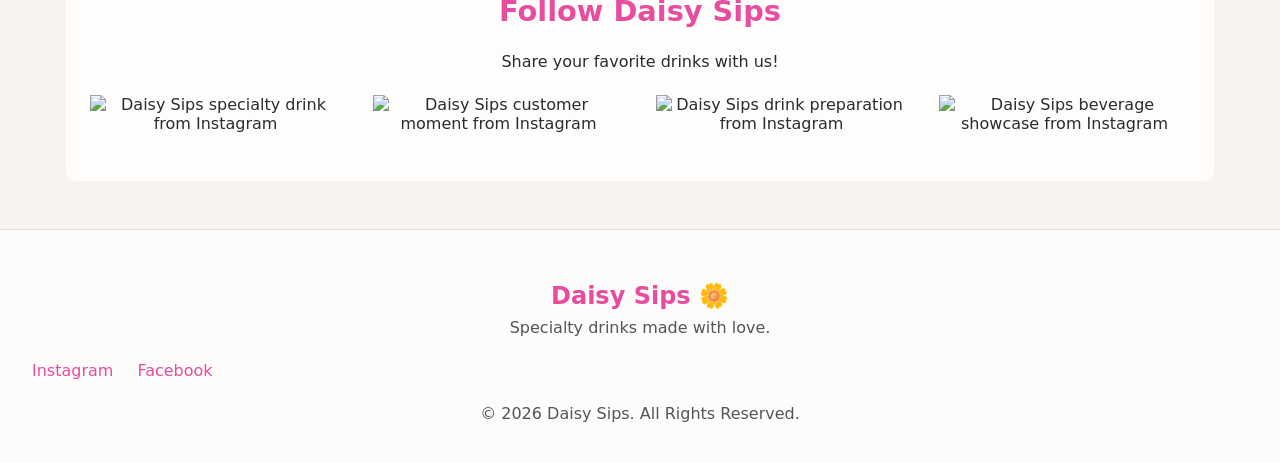
==== commit b3e6e9d5: "Improve accessibility and fix HTML issues - Fix incomplete/truncated HTML in Summer Menu placeholder" ====
--- a/index.html
+++ b/index.html
@@ -4,17 +4,39 @@
     <meta charset="UTF-8">
     <meta name="viewport" content="width=device-width, initial-scale=1.0">
     <meta name="description" content="Daisy Sips - Specialty drinks crafted to make every sip feel like a moment worth savoring.">
+    <meta name="theme-color" content="#E74C9F">
+    <meta property="og:title" content="Daisy Sips | Specialty Drinks">
+    <meta property="og:description" content="Daisy Sips - Specialty drinks crafted to make every sip feel like a moment worth savoring.">
+    <meta property="og:image" content="images/logo.png">
     <title>Daisy Sips | Specialty Drinks</title>
 
     <link rel="stylesheet" href="css/style.css">
+    <style>
+        .skip-link {
+            position: absolute;
+            top: -40px;
+            left: 0;
+            background: #E74C9F;
+            color: white;
+            padding: 8px;
+            text-decoration: none;
+            z-index: 100;
+        }
+        .skip-link:focus {
+            top: 0;
+        }
+    </style>
 </head>
 
 <body>
+
+<!-- Skip Link for Accessibility -->
+<a href="#main-content" class="skip-link">Skip to main content</a>
 
 <!-- Navigation -->
 <header class="navbar" role="banner">
     <div class="logo">
-        <img src="images/logo.png" alt="Daisy Sips Logo - Home">
+        <img src="images/logo.png" alt="Daisy Sips specialty drinks logo" loading="lazy">
     </div>
 
     <nav aria-label="Main navigation">
@@ -42,9 +64,9 @@
             Daisy Sips
         </h1>
 
-        <h2>
+        <p class="tagline">
             Make Every Sip Feel Like a Moment Worth Savoring
-        </h2>
+        </p>
 
         <p>
             Specialty drinks handcrafted with fresh ingredients,
@@ -79,65 +101,37 @@
 
 
 <!-- Featured Drinks -->
-
-<section class="featured" aria-label="Featured drinks">
-
-<h2>
-Featured Drinks
-</h2>
-
-
-<div class="drink-grid" role="list">
-
-
-<article class="drink-card" role="listitem">
-
-<img src="images/drinks/coconut-matcha.jpg" alt="Coconut Matcha drink">
-
-<h3>
-Coconut Matcha
-</h3>
-
-<p>
-A smooth blend of premium matcha and creamy coconut.
-</p>
-
-</article>
-
-
-
-<article class="drink-card" role="listitem">
-
-<img src="images/drinks/specialty.jpg" alt="Signature specialty drink">
-
-<h3>
-Signature Specials
-</h3>
-
-<p>
-Unique seasonal creations made with fresh flavors.
-</p>
-
-</article>
-
-
-
-<article class="drink-card" role="listitem">
-
-<img src="images/drinks/coffee.jpg" alt="Coffee drink">
-
-<h3>
-Coffee Favorites
-</h3>
-
-<p>
-Classic favorites with a Daisy Sips twist.
-</p>
-
-</article>
-
-
-</div>
+<section class="featured" id="main-content" aria-label="Featured drinks">
+
+    <h2>
+        Featured Drinks
+    </h2>
+
+    <ul class="drink-grid">
+        <li class="drink-card">
+            <img src="images/drinks/coconut-matcha.jpg" alt="Coconut Matcha - smooth blend of premium matcha and creamy coconut" loading="lazy">
+            <h3>Coconut Matcha</h3>
+            <p>
+                A smooth blend of premium matcha and creamy coconut.
+            </p>
+        </li>
+
+        <li class="drink-card">
+            <img src="images/drinks/specialty.jpg" alt="Signature Specials - unique seasonal creations" loading="lazy">
+            <h3>Signature Specials</h3>
+            <p>
+                Unique seasonal creations made with fresh flavors.
+            </p>
+        </li>
+
+        <li class="drink-card">
+            <img src="images/drinks/coffee.jpg" alt="Coffee Favorites - classic drinks with a Daisy Sips twist" loading="lazy">
+            <h3>Coffee Favorites</h3>
+            <p>
+                Classic favorites with a Daisy Sips twist.
+            </p>
+        </li>
+    </ul>
 
 </section>
 
@@ -145,50 +139,29 @@
 
 
 <!-- House Favorites -->
-
 <section class="favorites" aria-label="House favorites">
 
-<h2>
-House Favorites
-</h2>
-
-
-<div class="favorite-container" role="list">
-
-
-<article class="favorite-card" role="listitem">
-
-<img src="images/drinks/favorite.jpg" alt="Customer favorite drink">
-
-<h3>
-Customer Favorite
-</h3>
-
-<p>
-A drink loved by the Daisy Sips community.
-</p>
-
-</article>
-
-
-
-<article class="favorite-card" role="listitem">
-
-<img src="images/drinks/matcha.jpg" alt="Premium Matcha drink">
-
-<h3>
-Premium Matcha
-</h3>
-
-<p>
-Rich, creamy, and handcrafted.
-</p>
-
-</article>
-
-
-
-</div>
+    <h2>
+        House Favorites
+    </h2>
+
+    <ul class="favorite-container">
+        <li class="favorite-card">
+            <img src="images/drinks/favorite.jpg" alt="Customer Favorite - loved by the Daisy Sips community" loading="lazy">
+            <h3>Customer Favorite</h3>
+            <p>
+                A drink loved by the Daisy Sips community.
+            </p>
+        </li>
+
+        <li class="favorite-card">
+            <img src="images/drinks/matcha.jpg" alt="Premium Matcha - rich, creamy, and handcrafted" loading="lazy">
+            <h3>Premium Matcha</h3>
+            <p>
+                Rich, creamy, and handcrafted.
+            </p>
+        </li>
+    </ul>
 
 </section>
 
@@ -196,22 +169,19 @@
 
 
 <!-- Seasonal Specials -->
-
 <section class="seasonal" aria-label="Seasonal specials">
 
-<h2>
-Seasonal Specials
-</h2>
-
-
-<p>
-Discover limited-time drinks inspired by every season.
-</p>
-
-
-<a href="menu.html" class="button">
-View Specials
-</a>
+    <h2>
+        Seasonal Specials
+    </h2>
+
+    <p>
+        Discover limited-time drinks inspired by every season.
+    </p>
+
+    <a href="menu.html" class="button">
+        View Specials
+    </a>
 
 </section>
 
@@ -219,156 +189,130 @@
 
 <!-- Seasonal Menus -->
 <section class="menus" aria-label="Seasonal menus">
-  <h2>
-    Seasonal Menus
-  </h2>
-
-  <div class="menu-list">
-    <details open>
-      <summary>Winter Menu</summary>
-      <div class="menu-items">
-        <img src="images/menus/daisy-sips-menu.jpg" alt="Daisy Sips Winter Menu" style="max-width: 100%; height: auto; margin: 20px 0;">
-      </div>
-    </details>
-
-    <details>
-      <summary>Summer Menu (Coming Soon)</summary>
-      <div class="menu-items">
-        <p>Summer menu coming soon! Check back for our delicious summer drink specials.</p>
-        <div class="placeholder-menu" style="max-width: 100%; height: 400px; background: linear-gradient(135deg, #FFD4E5 0%, #FFF4E6 100%); border: 2px dashed #E74C9F; border-radius: 8px; display: flex; align-items: center; justify-content: center;">
-          Summer Menu Image - To be added
+    <h2>
+        Seasonal Menus
+    </h2>
+
+    <div class="menu-list">
+        <details open>
+            <summary>Winter Menu</summary>
+            <div class="menu-items">
+                <img src="images/menus/daisy-sips-menu.jpg" alt="Daisy Sips Winter Menu" style="max-width: 100%; height: auto; margin: 20px 0;" loading="lazy">
+            </div>
+        </details>
+
+        <details>
+            <summary>Summer Menu (Coming Soon)</summary>
+            <div class="menu-items">
+                <p>Summer menu coming soon! Check back for our delicious summer drink specials.</p>
+                <div class="placeholder-menu" style="max-width: 100%; height: 400px; background: linear-gradient(135deg, #FFD4E5 0%, #FFF4E6 100%); border: 2px dashed #E74C9F; border-radius: 8px; display: flex; align-items: center; justify-content: center; font-size: 18px; color: #999;">
+                    Summer Menu Image - To be added
+                </div>
+            </div>
+        </details>
+    </div>
+</section>
+
+
+
+<!-- Testimonials -->
+<section class="reviews" aria-label="Customer testimonials">
+
+    <h2>
+        What Customers Say
+    </h2>
+
+    <ul class="review-grid">
+        <li class="review">
+            <p>
+                "Beautiful drinks, amazing flavors, and such a welcoming atmosphere!"
+            </p>
+            <span aria-label="5 out of 5 stars">
+                ★★★★★
+            </span>
+        </li>
+
+        <li class="review">
+            <p>
+                "Daisy Sips makes every drink feel special."
+            </p>
+            <span aria-label="5 out of 5 stars">
+                ★★★★★
+            </span>
+        </li>
+
+        <li class="review">
+            <p>
+                "My new favorite drink spot!"
+            </p>
+            <span aria-label="5 out of 5 stars">
+                ★★★★★
+            </span>
+        </li>
+    </ul>
+
+</section>
+
+
+
+
+<!-- Instagram -->
+<section class="instagram" aria-label="Daisy Sips gallery on Instagram">
+
+    <h2>
+        Follow Daisy Sips
+    </h2>
+
+    <p>
+        Share your favorite drinks with us!
+    </p>
+
+    <ul class="instagram-grid">
+        <li>
+            <img src="images/gallery/photo1.jpg" alt="Daisy Sips specialty drink from Instagram" loading="lazy">
+        </li>
+        <li>
+            <img src="images/gallery/photo2.jpg" alt="Daisy Sips customer moment from Instagram" loading="lazy">
+        </li>
+        <li>
+            <img src="images/gallery/photo3.jpg" alt="Daisy Sips drink preparation from Instagram" loading="lazy">
+        </li>
+        <li>
+            <img src="images/gallery/photo4.jpg" alt="Daisy Sips beverage showcase from Instagram" loading="lazy">
+        </li>
+    </ul>
+
+</section>
+
+
+
+
+<!-- Footer -->
+<footer role="contentinfo">
+
+    <h2>
+        Daisy Sips 🌼
+    </h2>
+
+    <p>
+        Specialty drinks made with love.
+    </p>
+
+    <nav aria-label="Social media links">
+        <div class="socials">
+            <a href="https://instagram.com/daisysips" aria-label="Visit Daisy Sips on Instagram" target="_blank" rel="noopener noreferrer">
+                Instagram
+            </a>
+
+            <a href="https://facebook.com/daisysips" aria-label="Visit Daisy Sips on Facebook" target="_blank" rel="noopener noreferrer">
+                Facebook
+            </a>
         </div>
-      </div>
-    </details>
-  </div>
-</section>
-
-
-
-<!-- Testimonials -->
-
-<section class="reviews" aria-label="Customer testimonials">
-
-<h2>
-What Customers Say
-</h2>
-
-
-<div class="review-grid" role="list">
-
-
-<article class="review" role="listitem">
-
-<p>
-"Beautiful drinks, amazing flavors, and such a welcoming atmosphere!"
-</p>
-
-<span aria-label="5 out of 5 stars">
-★★★★★
-</span>
-
-</article>
-
-
-
-<article class="review" role="listitem">
-
-<p>
-"Daisy Sips makes every drink feel special."
-</p>
-
-<span aria-label="5 out of 5 stars">
-★★★★★
-</span>
-
-</article>
-
-
-
-<article class="review" role="listitem">
-
-<p>
-"My new favorite drink spot!"
-</p>
-
-<span aria-label="5 out of 5 stars">
-★★★★★
-</span>
-
-</article>
-
-
-</div>
-
-
-</section>
-
-
-
-
-<!-- Instagram -->
-
-<section class="instagram" aria-label="Daisy Sips gallery on Instagram">
-
-<h2>
-Follow Daisy Sips
-</h2>
-
-<p>
-Share your favorite drinks with us!
-</p>
-
-
-<div class="instagram-grid" role="list">
-
-<img src="images/gallery/photo1.jpg" alt="Daisy Sips Instagram gallery photo 1" role="listitem">
-
-<img src="images/gallery/photo2.jpg" alt="Daisy Sips Instagram gallery photo 2" role="listitem">
-
-<img src="images/gallery/photo3.jpg" alt="Daisy Sips Instagram gallery photo 3" role="listitem">
-
-<img src="images/gallery/photo4.jpg" alt="Daisy Sips Instagram gallery photo 4" role="listitem">
-
-
-</div>
-
-
-</section>
-
-
-
-
-<!-- Footer -->
-
-<footer role="contentinfo">
-
-<h2>
-Daisy Sips 🌼
-</h2>
-
-<p>
-Specialty drinks made with love.
-</p>
-
-
-<nav aria-label="Social media links">
-    <div class="socials">
-
-        <a href="#" aria-label="Visit Daisy Sips on Instagram">
-            Instagram
-        </a>
-
-        <a href="#" aria-label="Visit Daisy Sips on Facebook">
-            Facebook
-        </a>
-
-    </div>
-</nav>
-
-<p>
-© 2026 Daisy Sips. All Rights Reserved.
-</p>
-
+    </nav>
+
+    <p>
+        © 2026 Daisy Sips. All Rights Reserved.
+    </p>
 
 </footer>
 
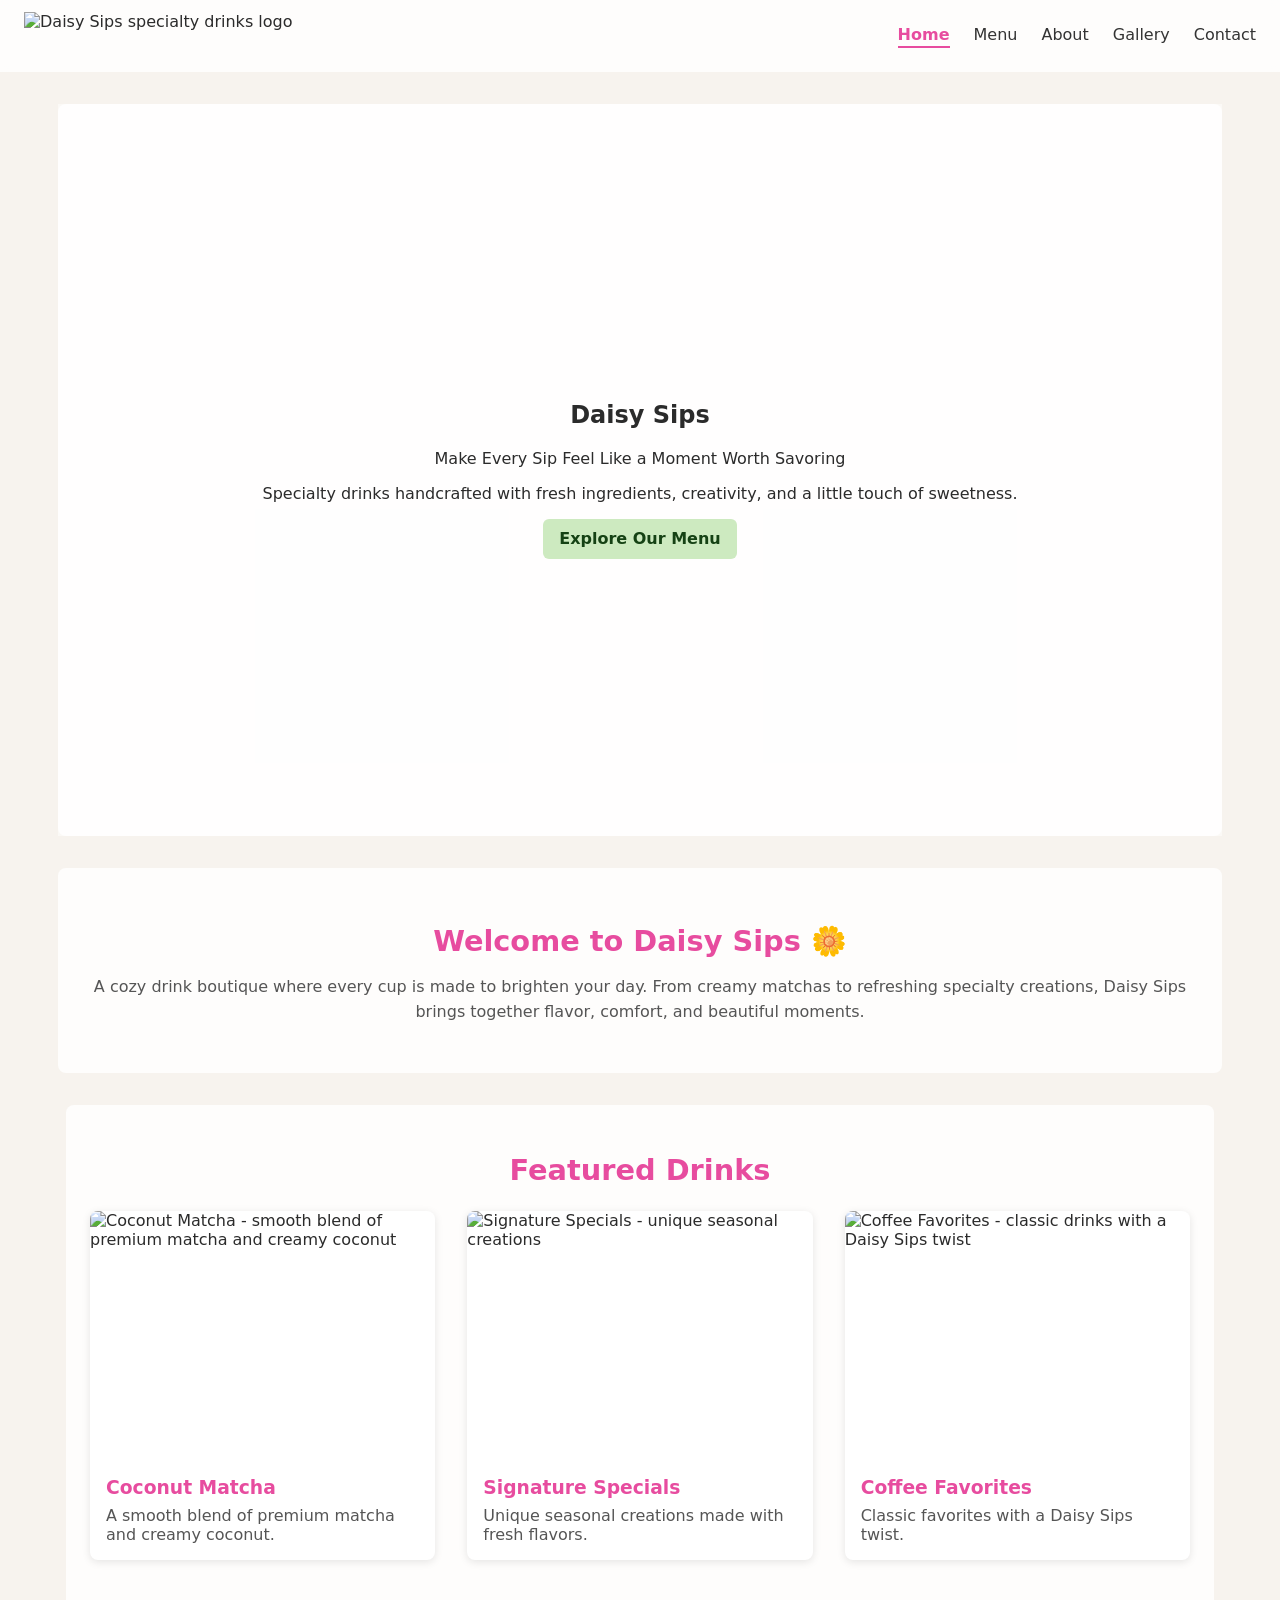
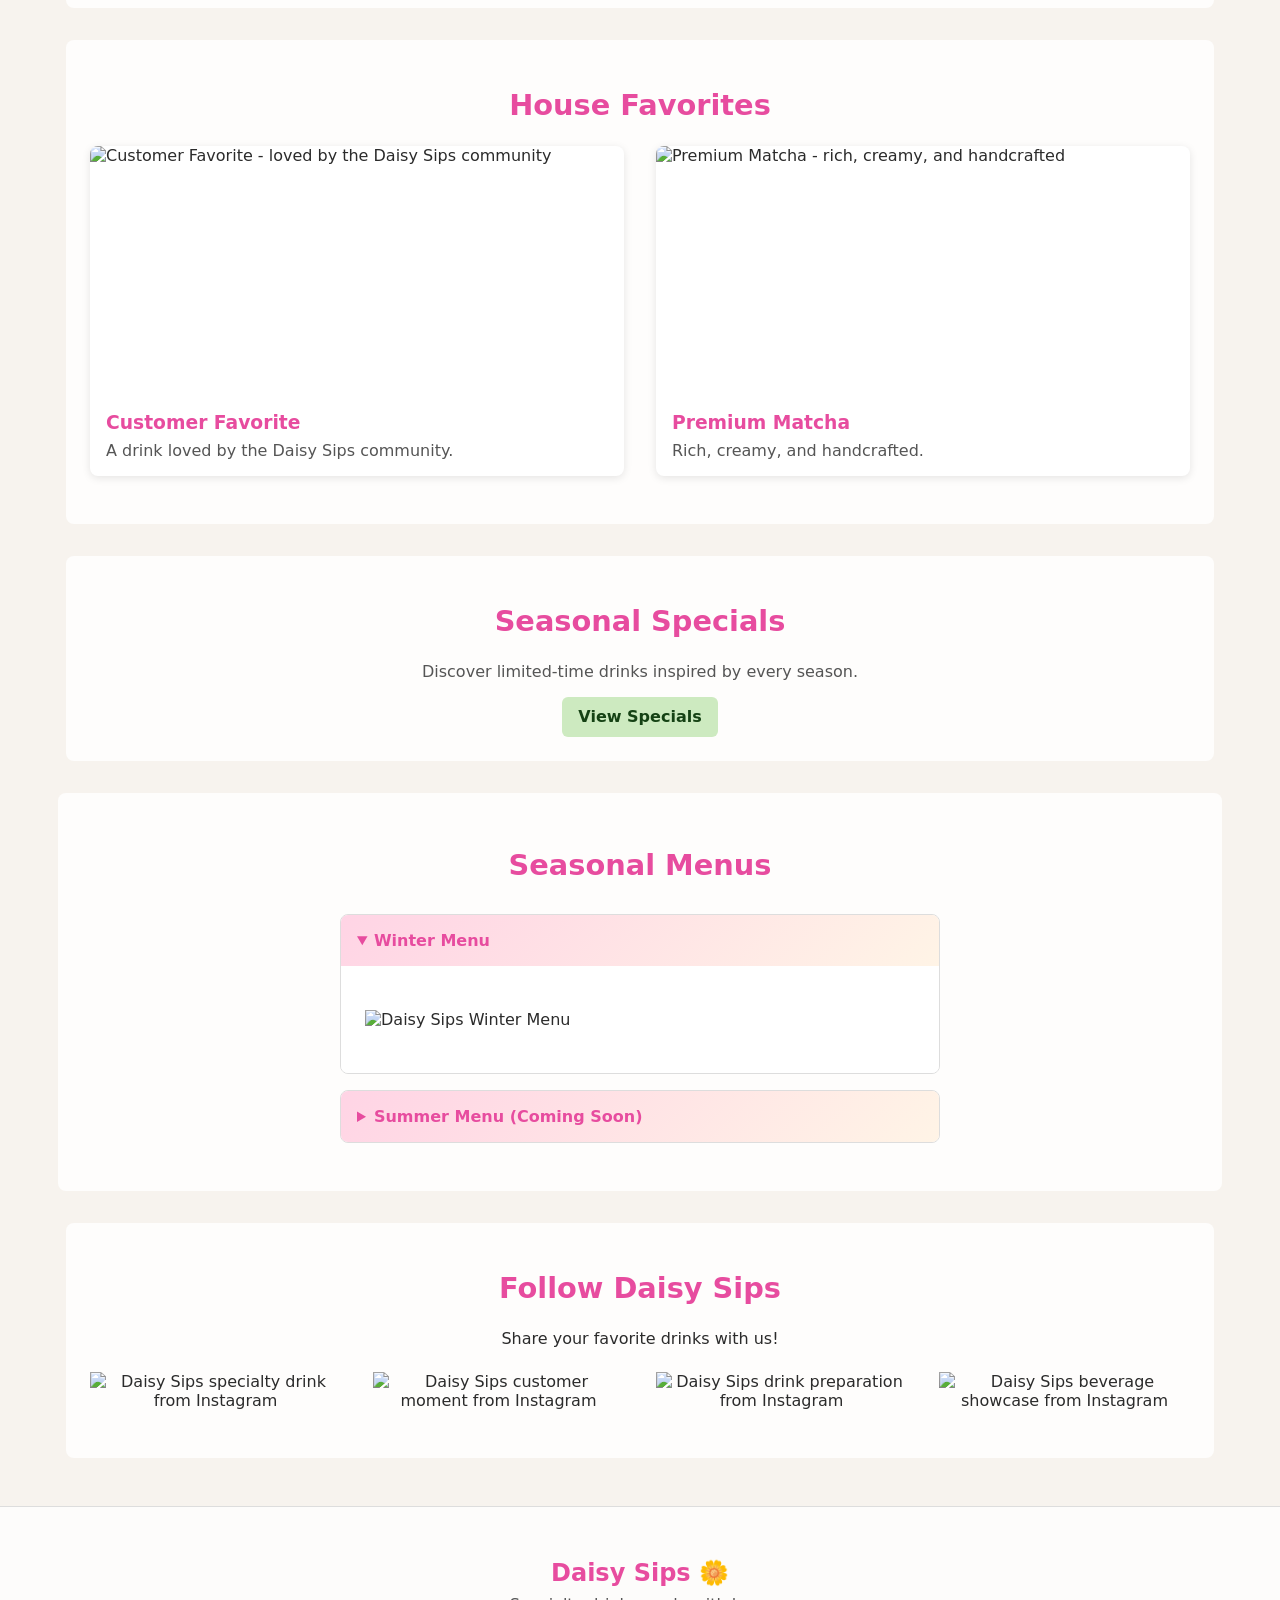
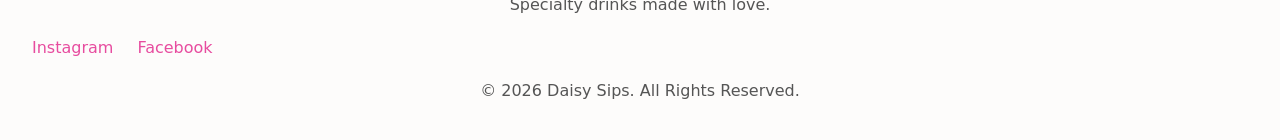
==== commit d7613d87: "Update footer with correct Instagram (@HeyDiasySips) and Facebook (DaisySips) handles" ====
--- a/index.html
+++ b/index.html
@@ -39,7 +39,7 @@
         <img src="images/logo.png" alt="Daisy Sips specialty drinks logo" loading="lazy">
     </div>
 
-    <nav aria-label="Main navigation">
+    <nav id="main-nav" aria-label="Main navigation">
         <a href="index.html" aria-current="page">Home</a>
         <a href="menu.html">Menu</a>
         <a href="about.html">About</a>
@@ -97,6 +97,7 @@
     </p>
 
 </section>
+
 
 
 
@@ -205,7 +206,7 @@
             <summary>Summer Menu (Coming Soon)</summary>
             <div class="menu-items">
                 <p>Summer menu coming soon! Check back for our delicious summer drink specials.</p>
-                <div class="placeholder-menu" style="max-width: 100%; height: 400px; background: linear-gradient(135deg, #FFD4E5 0%, #FFF4E6 100%); border: 2px dashed #E74C9F; border-radius: 8px; display: flex; align-items: center; justify-content: center; font-size: 18px; color: #999;">
+                <div class="placeholder-menu" style="max-width: 100%; height: 400px; background: linear-gradient(135deg, #FFD4E5 0%, #FFF4E6 100%); border: 2px dashed #E74C9F; border-radius: 8px; disp[...]
                     Summer Menu Image - To be added
                 </div>
             </div>
@@ -300,11 +301,11 @@
 
     <nav aria-label="Social media links">
         <div class="socials">
-            <a href="https://instagram.com/daisysips" aria-label="Visit Daisy Sips on Instagram" target="_blank" rel="noopener noreferrer">
+            <a href="https://instagram.com/HeyDiasySips" aria-label="Visit Daisy Sips on Instagram" target="_blank" rel="noopener noreferrer">
                 Instagram
             </a>
 
-            <a href="https://facebook.com/daisysips" aria-label="Visit Daisy Sips on Facebook" target="_blank" rel="noopener noreferrer">
+            <a href="https://facebook.com/DaisySips" aria-label="Visit Daisy Sips on Facebook" target="_blank" rel="noopener noreferrer">
                 Facebook
             </a>
         </div>
--- a/css/style.css
+++ b/css/style.css
@@ -310,9 +310,23 @@
   transition: color 0.2s;
 }
 
+/* Hover + current-page styling */
 nav a:hover,
 nav a[aria-current="page"] {
   color: #E74C9F;
+}
+
+/* Stronger visual for the active page link */
+nav a[aria-current="page"] {
+  font-weight: 700;
+  border-bottom: 2px solid #E74C9F;
+  padding-bottom: 2px;
+}
+
+/* Focus-visible outline for keyboard users */
+nav a:focus-visible {
+  outline: 3px solid rgba(231,76,159,0.15);
+  outline-offset: 3px;
 }
 
 .menu-toggle {
@@ -367,6 +381,7 @@
     display: block;
   }
 
+  /* Hide the nav by default on small screens. When the nav element has the 'active' class, it becomes visible. */
   nav {
     display: none;
     flex-direction: column;
